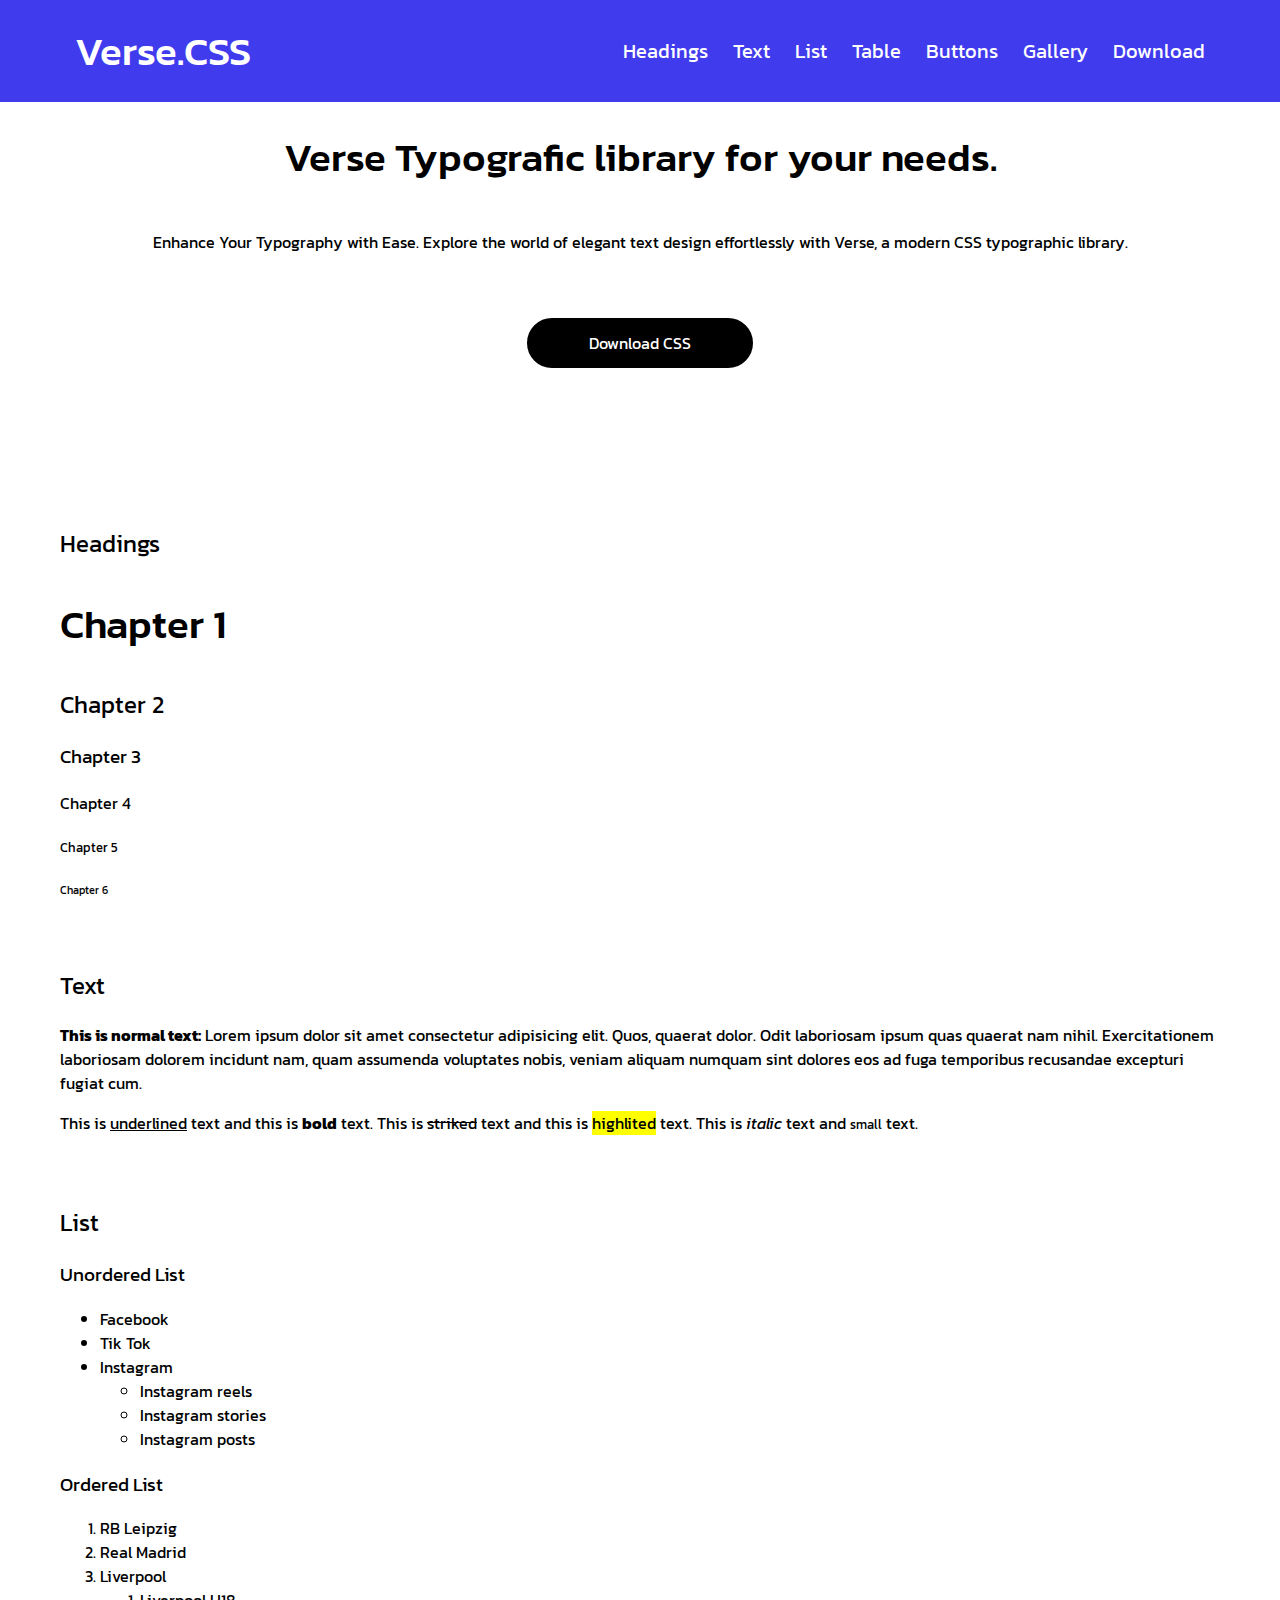
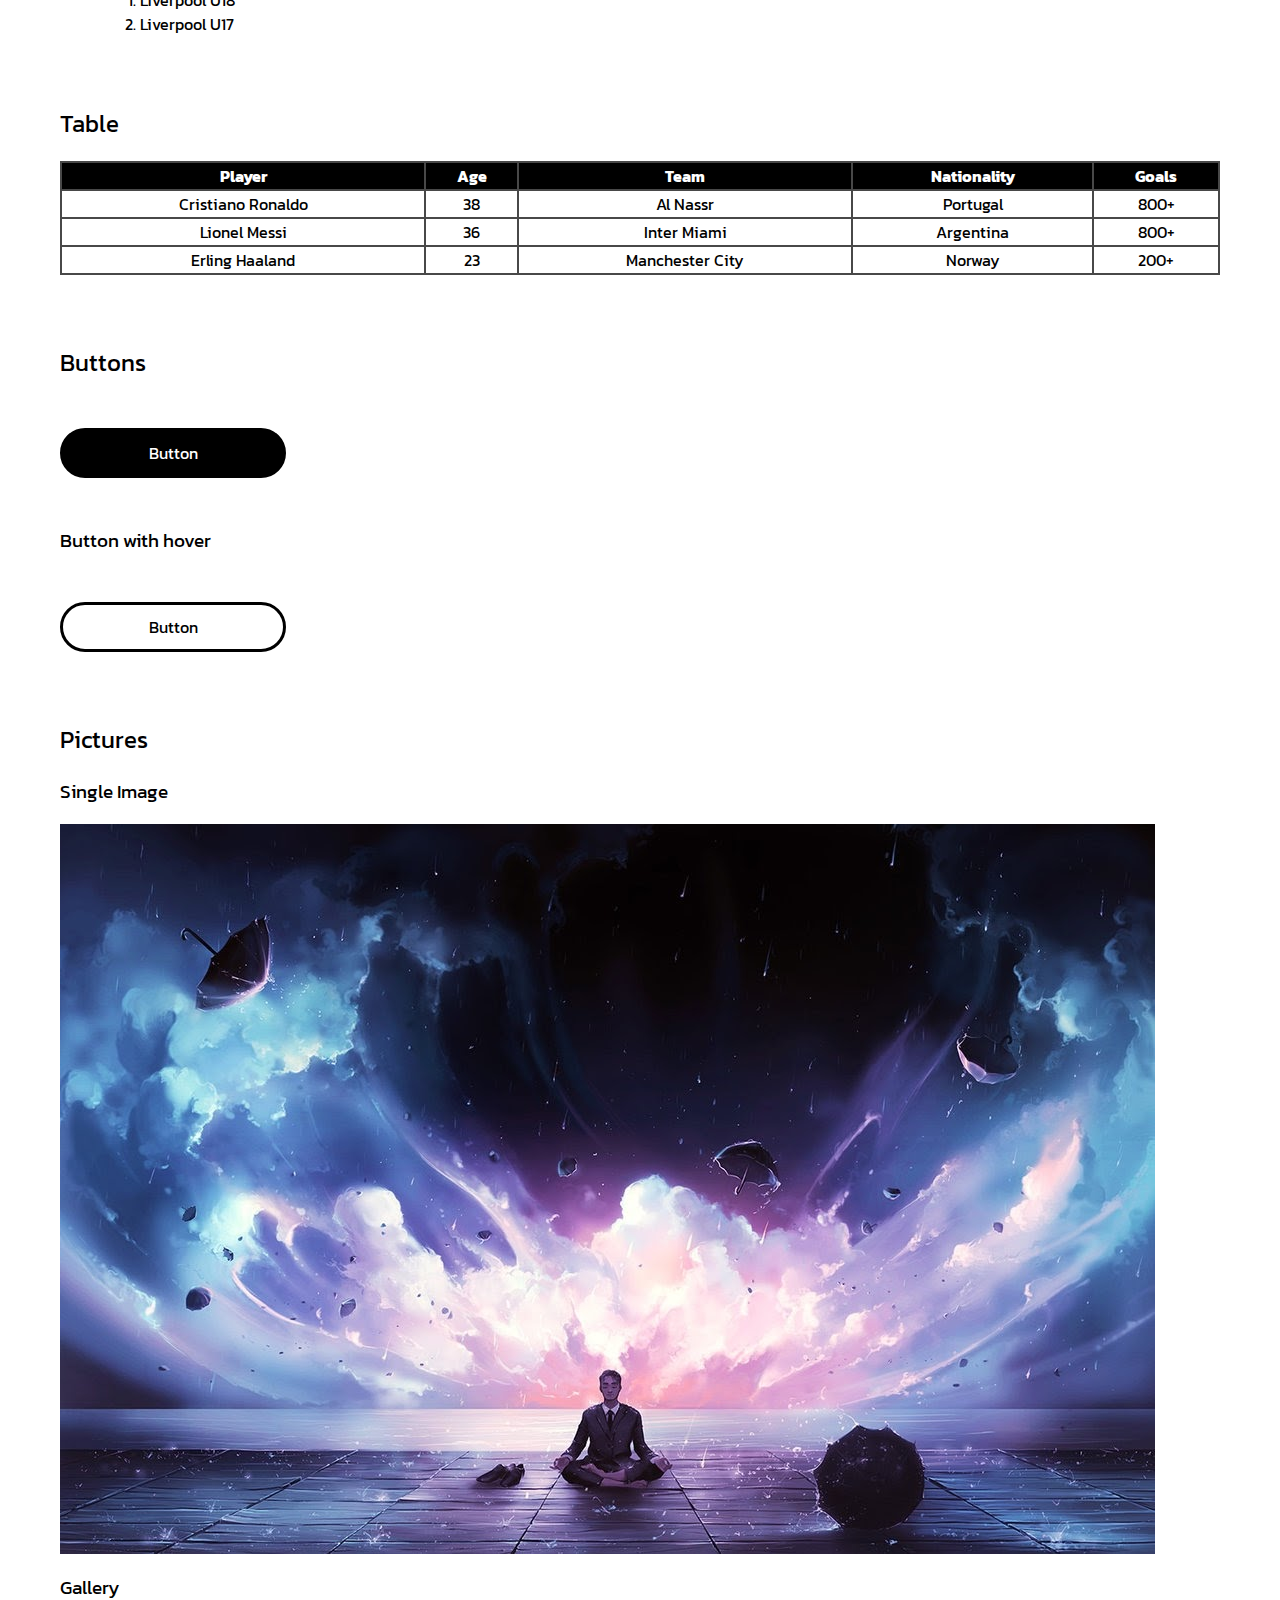
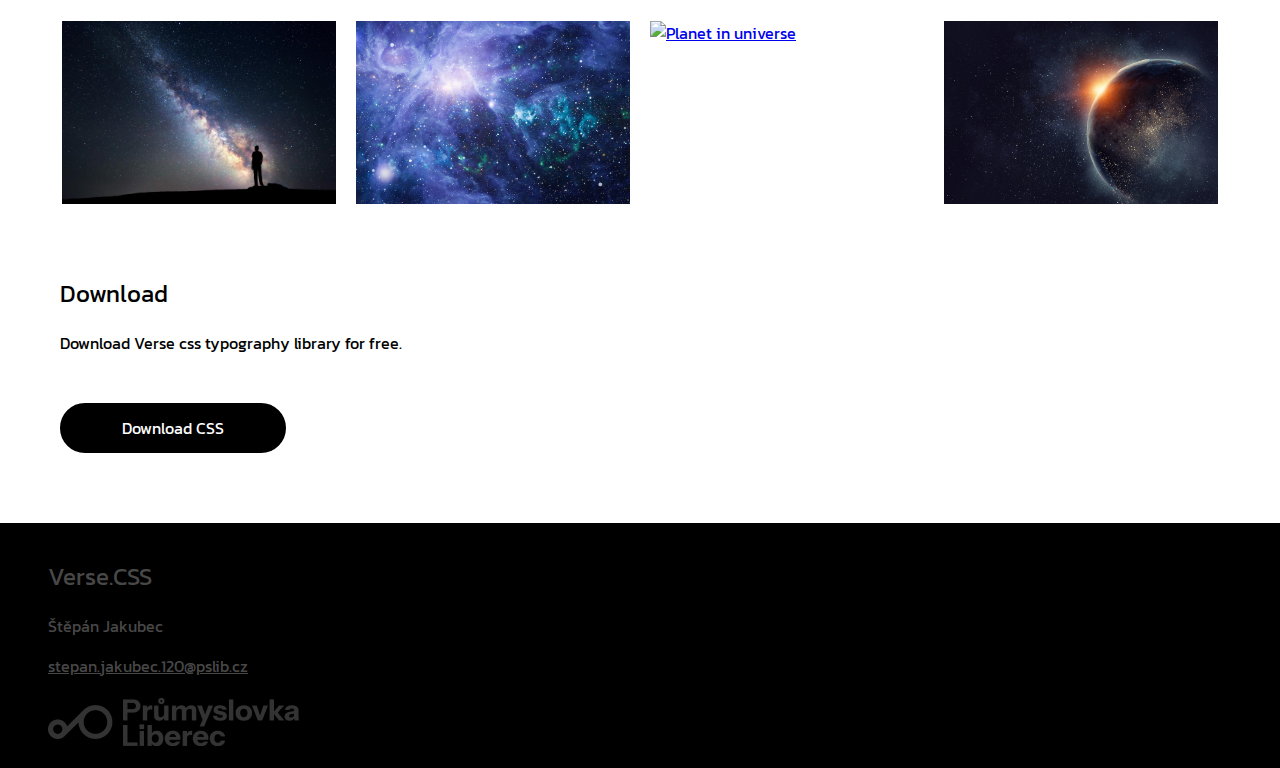
==== index.html @ 1ef19716 "16.10 oprava" ====
<!DOCTYPE html>
<html lang="en">
<head>
    <meta charset="UTF-8">
    <meta http-equiv="X-UA-Compatible" content="IE=edge">
    <meta name="viewport" content="width=device-width, initial-scale=1.0">
   <script src="./docs/JS/hamburger.js"></script>
    <title>Verse.CSS</title>
    <link rel="stylesheet" href="./docs/css/style.css">
    <link rel="stylesheet" href="/docs/css/verse.css">
    <link rel="stylesheet" href="./docs/css/hamburger.css">
    <link rel="preconnect" href="https://fonts.googleapis.com">
<link rel="preconnect" href="https://fonts.gstatic.com" crossorigin>
<link rel="preconnect" href="https://fonts.googleapis.com">
<link rel="preconnect" href="https://fonts.gstatic.com" crossorigin>
<link href="https://fonts.googleapis.com/css2?family=Blinker:wght@100;300;400;700&family=Bodoni+Moda:ital,opsz,wght@0,6..96,400;0,6..96,500;0,6..96,600;0,6..96,700;0,6..96,800;1,6..96,400;1,6..96,500;1,6..96,600;1,6..96,700;1,6..96,800&family=Kanit:ital,wght@0,100;0,300;0,400;0,500;0,600;0,700;0,900;1,100;1,300;1,400;1,500;1,600;1,700;1,900&display=swap" rel="stylesheet">
</head>
<body>
  <header class="main-header">
    <nav class="navbar">
        <div class="navbar__title">
            <a href="#">Verse.CSS</a>
        </div>
        <div class="navbar__menu">
          <ul>
            <li><a href="#headings">Headings</a></li>
            <li><a href="#text">Text</a></li>
            <li><a href="#list">List</a></li>
            <li><a href="#table">Table</a></li>
            <li><a href="#buttons">Buttons</a></li>
            <li><a href="#gallery">Gallery</a></li>
            <li><a href="#download">Download</a></li>
          </ul>
        </div>
        <div class="hamburger-row">
          <a href="javascript:void(0)" class="hamburger hamburger-btn hamburger-zone">
              <span></span>
              <span></span>
              <span></span>
          </a>
      </div>
        <ul class="navbar__list hamburger-zone">
          <li class="navbar--active"><a href="#headings">Headings</a></li>
          <li><a href="#text">Text</a></li>
          <li><a href="#list">List</a></li>
          <li><a href="#table">Table</a></li>
          <li><a href="#buttons">Buttons</a></li>
          <li><a href="#gallery">Gallery</a></li>
          <li><a href="#download">Download</a></li>
          
      </ul>
    </nav>
  </header>
  <main>
      <section class="first">
          <h1>Verse Typografic library for your needs.</h1>
          <div class="intro">
          <p>
            Enhance Your Typography with Ease. Explore the world of elegant text design effortlessly with Verse, a modern CSS typographic library. 
          </p>
          <a class="button" href="">Download CSS</a>
          </div>
      </section>
      <section id="headings">
          <h2>Headings</h2>
          <h2 class="fake-h1">Chapter 1</h2>
          <h2>Chapter 2</h2>
          <h3>Chapter 3</h3>
          <h4>Chapter 4</h4>
          <h5>Chapter 5</h5>
          <h6>Chapter 6</h6>
      </section>
      <section id="text">
          <h2>Text</h2>
          <p> <b>This is normal text:</b> Lorem ipsum dolor sit amet consectetur adipisicing elit. Quos, quaerat dolor. Odit laboriosam ipsum quas quaerat nam nihil. Exercitationem laboriosam dolorem incidunt nam, quam assumenda voluptates nobis, veniam aliquam numquam sint dolores eos ad fuga temporibus recusandae excepturi fugiat cum.</p>
          <p>This is <u>underlined</u> text and this is <b>bold</b> text. This is <s>striked</s> text and this
            is <mark>highlited</mark> text. This is <i>italic</i> text and <small>small</small> text.

      </section>
      <section id="list">
          <h2>
              List
          </h2>
          <h3>Unordered List</h3>
          <ul>
              <li>Facebook</li>
              <li>Tik Tok</li>
              <li>Instagram</li>
              <ul>
                  <li>Instagram reels</li>
                  <li>Instagram stories</li>
                  <li>Instagram posts</li>
              </ul>
          </ul>
          <h3>Ordered List</h3>
          <ol>
              <li>RB Leipzig</li>
              <li>Real Madrid</li>
              <li>Liverpool</li>
              <ol>
                  <li>Liverpool U18</li>
                  <li>Liverpool U17</li>
              </ol>
          </ol>
      </section>
      <section id="table">
          <h2>Table</h2>
          <table>
              <thead>
                  <tr>
                  <th>Player</th>
                  <th>Age</th>
                  <th>Team</th>
                  <th>Nationality</th>
                  <th>Goals</th>
                </tr>
              </thead>
              <tbody>
                  <tr>
                    <td>Cristiano Ronaldo</td>
                    <td>38</td>
                    <td>Al Nassr</td>
                    <td>Portugal</td>
                    <td>800+</td>
                  </tr>
                  <tr>
                    <td>Lionel Messi</td>
                    <td>36</td>
                    <td>Inter Miami</td>
                    <td>Argentina</td>
                    <td>800+</td>
                  </tr>
                  <tr>
                    <td>Erling Haaland</td>
                    <td>23</td>
                    <td>Manchester City</td>
                    <td>Norway</td>
                    <td>200+</td>
                  </tr>
              </tbody>
          </table>
      </section>
      <section id="buttons">
          <h2>Buttons</h2>
          <a class="button" href="#">Button</a>
          <h3>Button with hover</h3>
          <a class="button button--hover" href="#">Button</a>
      </section>
      <section id="gallery">
        <h2>Pictures</h2>
        <h3>Single Image</h3>
        <figure class="gallery__block">
            <a href="./docs/Images/09-Eureka-Rolando-Cyril-AquaSixio-Digital-Art-in-a-Universe-between-Surreal-and-Fantasy-www-designstack-co.jpg">
                <img src="./docs/Images/09-Eureka-Rolando-Cyril-AquaSixio-Digital-Art-in-a-Universe-between-Surreal-and-Fantasy-www-designstack-co.jpg" alt="Man sitting in a universe">
                <figcaption class="gallery__caption">Single Image</figcaption>
            </a>
        </figure>
        <h3>Gallery</h3>
        <div class="gallery">
            <figure class="gallery__block">
                <a href="./docs/Images/gettyimages-513298210_credit_den-belitsky.jpg">
                    <img src="./docs/Images/gettyimages-513298210_credit_den-belitsky.jpg" alt="Man staring at the galaxy">
                    <figcaption class="gallery__caption">Second Image</figcaption>
                </a>
            </figure>
            <figure class="gallery__block">
                <a href="./docs/Images/rwow8CCG3C3GrqHGiK8qcJ.jpg">
                    <img src="./docs/Images/rwow8CCG3C3GrqHGiK8qcJ.jpg" alt="Image of a universe">
                    <figcaption class="gallery__caption">Third Image</figcaption>
                </a>
            </figure>
            <figure class="gallery__block">
                <a href="./docs/Images/ultra-detailed-nebula-abstract-wallpaper-4_1562-749.avif">
                    <img src="./docs/Images/1328085.png" alt="Planet in universe">
                    <figcaption class="gallery__caption">Fourth Image</figcaption>
                </a>
            </figure>
            <figure class="gallery__block">
              <a href="./docs/Images/universe.jpg">
                  <img src="./docs/Images/universe.jpg" alt="Planet in universe with sun in the background">
                  <figcaption class="gallery__caption">Fifth Image</figcaption>
              </a>
          </figure>
        </div>
    </section>
      <section id="download">
          <h2>Download</h2>
          <p>Download Verse css typography library for free.</p>
          <a class="button" href="">Download CSS</a>

      </section>
  </main>
  <footer class="ending">
    <div class="ending__info">
      <h2 class="ending__title">Verse.CSS</h2>
      <p class="ending__name">Štěpán Jakubec</p>
      <a href="mailto:stepan.jakubec.120@pslib.cz" class="ending__email">stepan.jakubec.120@pslib.cz</a>
      <img class="ending__logo" src="./docs/Images/Logo_prumyslovka_bile_RGB.png" alt="Logo Prumyslovky Liberec">
    </div>
  </footer>
</body>
</html>
---- docs/css/style.css ----
:root {
    --white: #fff;
    --black: rgb(0, 0, 0);
    --gray: #484848;
}

body{
    margin: 0;
}

main{
    max-width: 1300px;
    margin: 0 auto;
}


.main-header{
    padding: 20px 75px;
    background-color: rgb(65, 59, 238);
    position: fixed;
    top: 0;
    left: 0;
    right: 0;
    z-index: 2;
}

.navbar{
    display: flex;
    justify-content: space-between;
    align-items: center;
}


.navbar__title > a {
    text-decoration: none;
    font-size: 40px;
    color: white;
    font-weight: 500;
}

.intro{
    display: flex;
    flex-direction: column;
    align-items: center;
}

section{
    margin-bottom: 70px;
    padding: 0px 60px 0px;
}

.first{
    padding: 100px 60px 40px;
    display: flex;
    justify-content: center;
    flex-wrap: wrap;
}

.first > p{
    padding: 1em 0em
}

.fake-h1{
    font-size: 40px;
    font-weight: 500;
}

footer{
    background-color: black;
}

@media (max-width: 1000px){
    .navbar__menu{
        display: none;
    }

    section{
        padding: 0px 20px 0px;
    }
}

@media (min-width: 1000px){

 
.navbar__menu{
    display: flex;
    list-style: none;
}

.navbar__menu > ul {
    display: flex;
    list-style: none;
}

.navbar__menu  li  a{
    color: white;
    margin-left: 25px;
    font-weight: 400;
    font-size: 20px;
    text-decoration: none;

}

.navbar__menu  li  a:hover{
    color: white;
    margin-left: 25px;
    font-weight: 400;
    font-size: 20px;
    text-decoration: underline;
}

}

.navbar__list{
    transform: translateX(1000px);
    transition: 0.35s;
    position: absolute;
    background-color: var(--gray);
    list-style-type: none;
    left: 0;
    right: 0;
    top: 5em;
    padding: 0;
    text-align: center;
}

.navbar__list.active{
   transform: translateX(0);
   transition: 00.35s;
}

.navbar__list li {
    padding-bottom: 8px;
    border-bottom: rgb(0, 0, 0) 5px solid;
    padding: 15px;

}

.navbar__list li a {
    color: white;
    text-decoration: none;
}

footer{
    padding: 1em 3em;
}

.ending{
    background-color: var(--black);
    color: var(--gray);
}

.ending__email{
    color: #484848;
    display: block;
    margin-bottom: 20px;
}

.ending__logo{
    opacity: 20%;
}
---- docs/css/verse.css ----
@import url('https://fonts.googleapis.com/css2?family=Blinker:wght@100;300;400;700&family=Bodoni+Moda:ital,opsz,wght@0,6..96,400;0,6..96,500;0,6..96,600;0,6..96,700;0,6..96,800;1,6..96,400;1,6..96,500;1,6..96,600;1,6..96,700;1,6..96,800&family=Kanit:ital,wght@0,100;0,300;0,400;0,500;0,600;0,700;0,900;1,100;1,300;1,400;1,500;1,600;1,700;1,900&display=swap');

:root {
    --white: #fff;
    --black: #000;
    --gray: #484848;
}

html {
    scroll-behavior: smooth;
    font-family: 'Kanit', sans-serif;
font-family: 'Kanit', serif;
  }


h1{
    font-size: 40px;
    font-weight: 500;
}

h2{
    font-size: 24px;
    font-weight: 400;
}

h3, h4, h5, h6{
    font-weight: 400;
}

.button{
    padding: 10px 50px;
    background-color: black;
    color: var(--white);
    text-decoration: none;
    border-radius: 40px;
    border: solid 3px black;
    width: 120px;
    text-align: center;
    margin: 3em 0;
    display: block;
}

.button--hover{
    
    background-color: white;
    color: black;
}

.button:hover{
    padding: 10px 50px;
    background-color: white;
    color: black;
    border-radius: 40px;
    border: solid 3px black;
    transition: 0.2s 0s;
}

table{
    border-collapse: collapse;
    display: table;
    width: 100%;
}

thead{
    background-color: black;
    color: white;
}

th, td{
    
    border: solid 2px #484848;
    border-collapse: collapse;
    text-align: center;
}

/*Images*/

.gallery {
    display: grid;
    grid-template-columns: repeat(auto-fit, minmax(250px, 1fr));
    padding: 2px;
    transition: 0.3s;
    flex-wrap: wrap;
    gap: 20px;
}

.gallery__block {
    overflow: hidden;
    width: fit-content;
    margin: 0;

}

.gallery__block:hover .gallery__caption {
    opacity: 1;
    background-color: rgba(0, 0, 0, 0.5);
    transition: 0.3s;
}

.gallery__block a {
    display: block;
    transition: 0.3s;
    position: relative;
    height: 100%;
}

.gallery__block img {
    transition: 0.3s;
    display: block;
    flex: 1;
    height: 100%;
    width: 100%;
    object-fit: cover;
    object-position: center;
}

.gallery__block a:hover img {
    transform: scale(1.07);
    transition: 0.3s;
}

figure .gallery__caption {
    position: absolute;
    bottom: 0px;
    left: 0;
    width: 100%;
    font-size: 13px;
    color: #fff;
    opacity: 0;
    transition: 0.3s;
    height: 100%;
    display: flex;
    justify-content: center;
    align-items: center;
}

@media (min-width: 768px) {
    .gallery__block a {
        height: 100%;
    }

    .gallery__block {
        flex: 1;
    }

}
---- docs/css/hamburger.css ----
.hamburger {
    --rotate-time: .15s;
    --move-time: .1s;
}

.hamburger {
    width: 60px;
    height: 45px;
    position: absolute;
    top: 30%;
}
  
.hamburger span {
    position: absolute;
    height: 9px;
    width: 100%;
    background: #ffffff;
    border-radius: 4.5px;
    left: 0;
}

.hamburger span:nth-child(1) { top: 0px; 
    transition: 0.2s;}
  
.hamburger span:nth-child(2) { top: 18px;
    transition: 0.5s;}
  
.hamburger span:nth-child(3) { bottom: 0px; 
    transition: 0.2s;}

@media screen and (max-width: 1000px) { 
   

    .hamburger.active span:nth-child(1){
        transform: rotateZ(45deg);
        transition: 0.2s;
        top: 18px;
    }

    .hamburger.active span:nth-child(2){
        transform: translate(100px);
        transition: 0.5s 0.2s;
        opacity: 0;
        overflow: hidden;
    }

    .hamburger.active span:nth-child(3){
        transform: rotateZ(-45deg);
        transition: 0.2s;
        top: 18px;
    }

}

@media screen and (min-width: 1000px){
    .hamburger-row{
        display: none;
    }

    .navbar__list{
        display: none;
    }
}
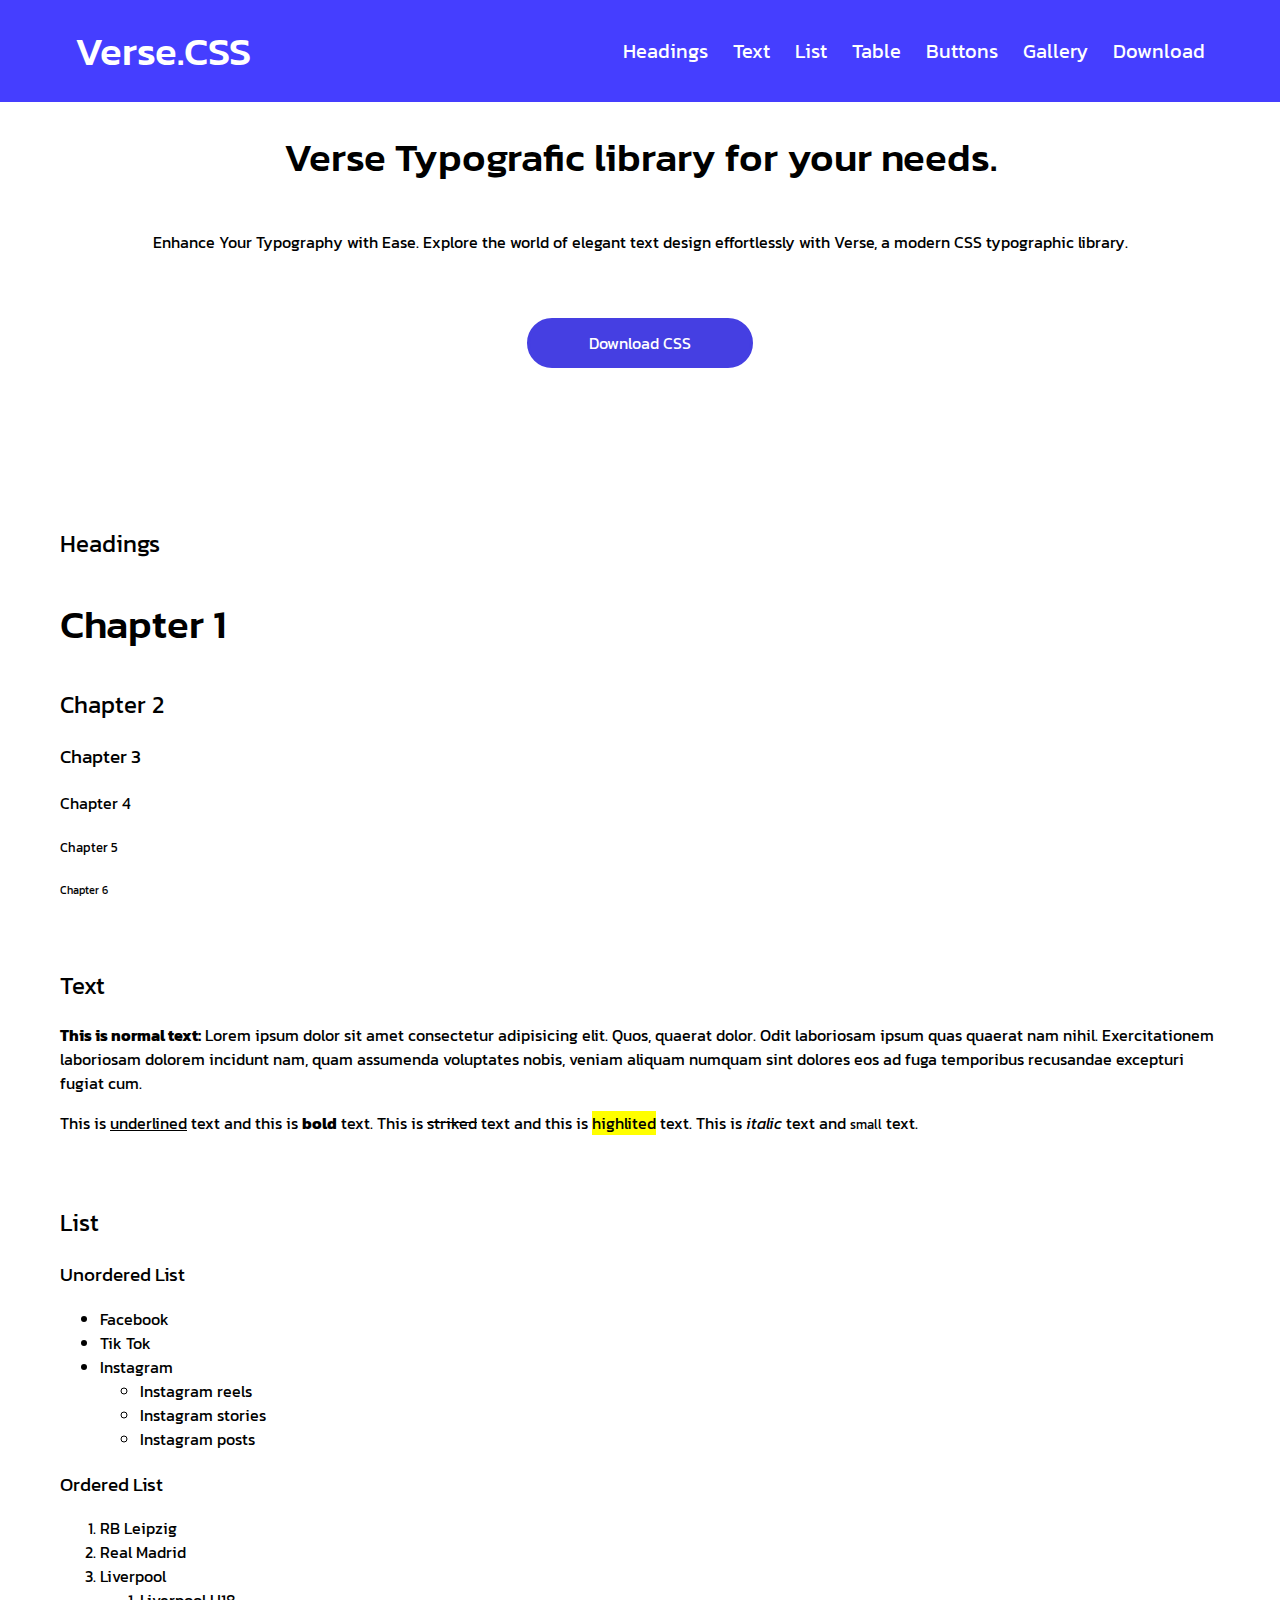
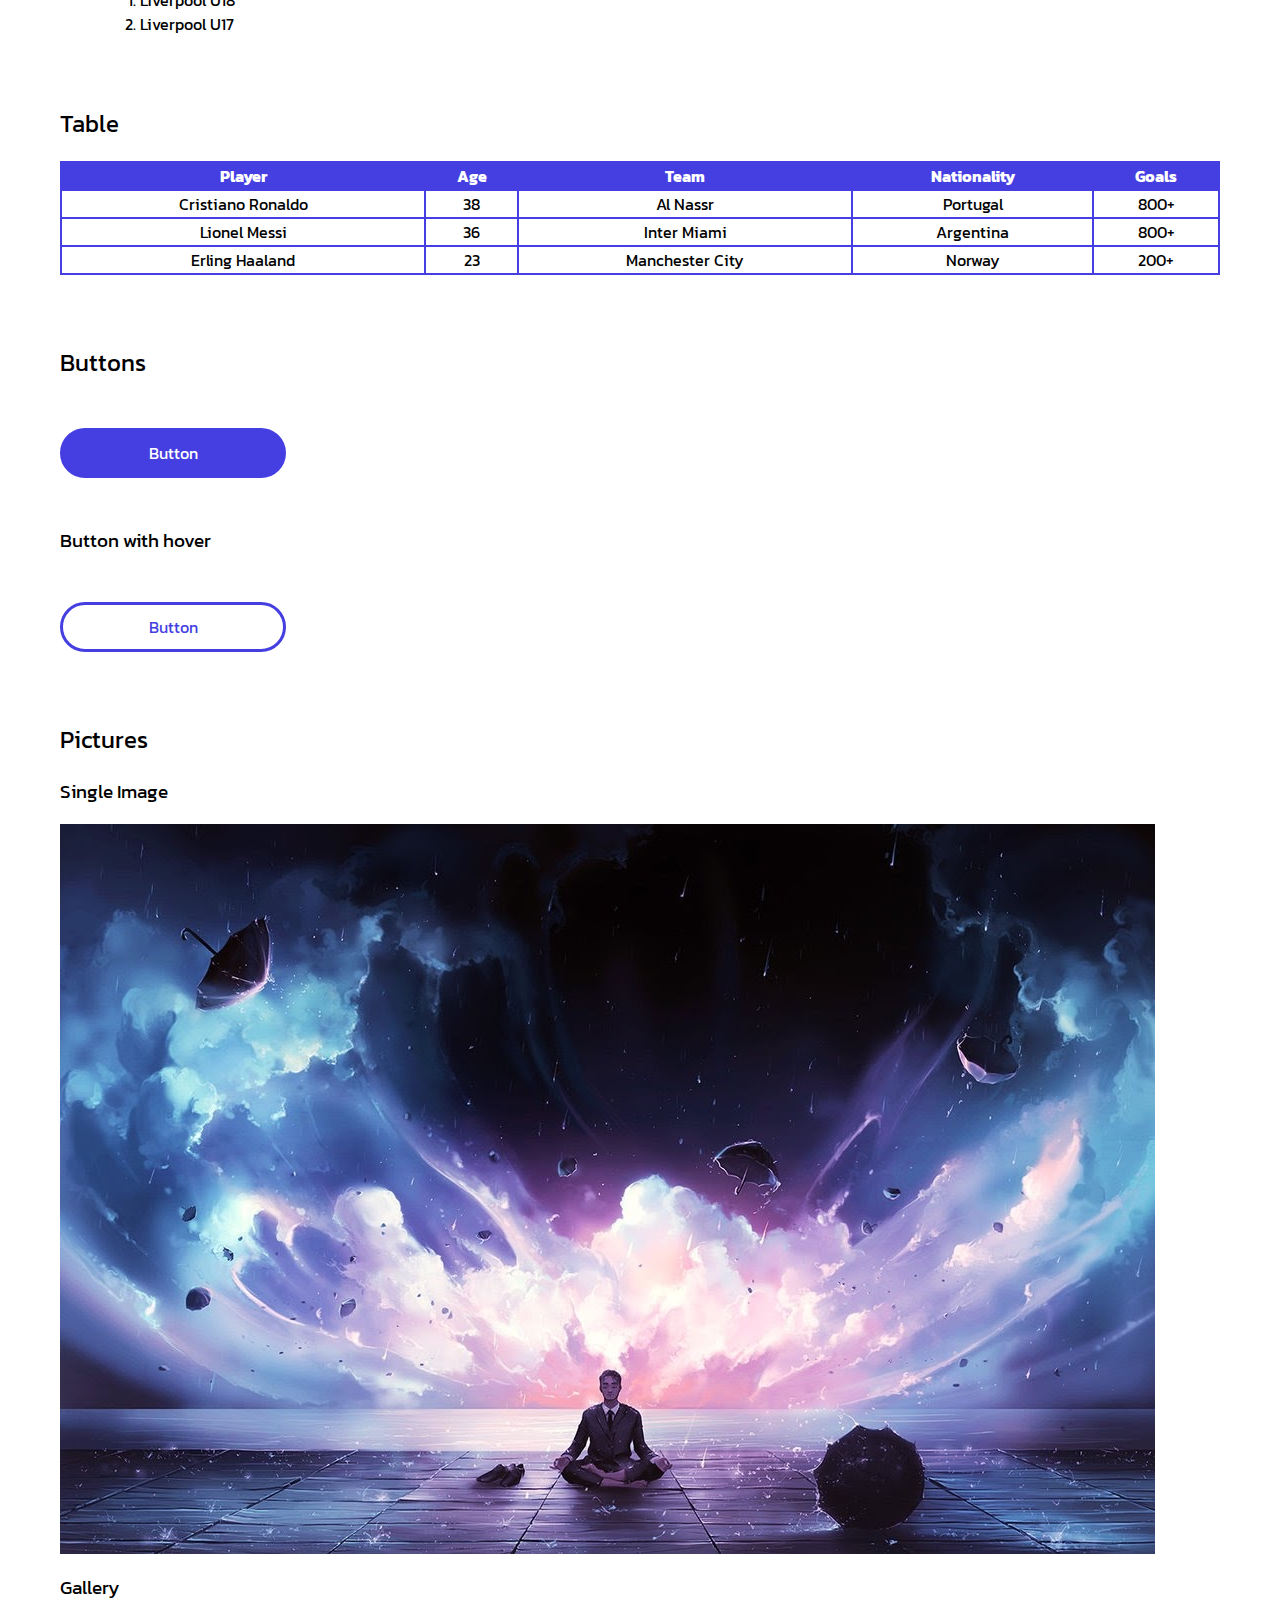
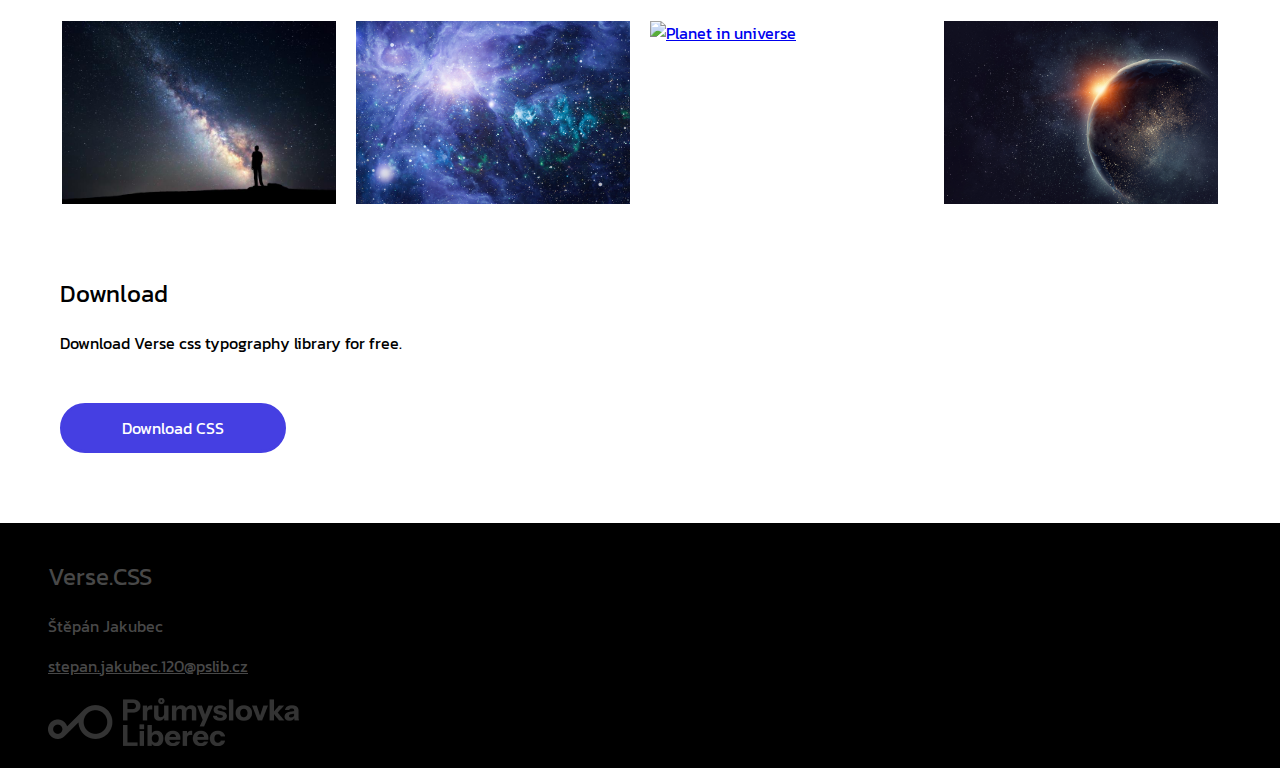
==== commit b4ba5aa5: "Demo upload" ====
--- a/index.html
+++ b/index.html
@@ -7,7 +7,7 @@
    <script src="./docs/JS/hamburger.js"></script>
     <title>Verse.CSS</title>
     <link rel="stylesheet" href="./docs/css/style.css">
-    <link rel="stylesheet" href="/docs/css/verse.css">
+    <link rel="stylesheet" href="./docs/css/verse.css">
     <link rel="stylesheet" href="./docs/css/hamburger.css">
     <link rel="preconnect" href="https://fonts.googleapis.com">
 <link rel="preconnect" href="https://fonts.gstatic.com" crossorigin>
--- a/docs/css/style.css
+++ b/docs/css/style.css
@@ -2,7 +2,7 @@
 
 :root {
     --white: #fff;
-    --black: rgb(0, 0, 0);
+    --blue: rgb(69, 62, 255);
     --gray: #484848;
 }
 
@@ -18,7 +18,7 @@
 
 .main-header{
     padding: 20px 75px;
-    background-color: rgb(65, 59, 238);
+    background-color: rgb(69, 62, 255);
     position: fixed;
     top: 0;
     left: 0;
@@ -117,7 +117,7 @@
     transform: translateX(1000px);
     transition: 0.35s;
     position: absolute;
-    background-color: var(--gray);
+    background-color: var(--white);
     list-style-type: none;
     left: 0;
     right: 0;
@@ -133,13 +133,13 @@
 
 .navbar__list li {
     padding-bottom: 8px;
-    border-bottom: rgb(0, 0, 0) 5px solid;
+    border-bottom: var(--blue) 5px solid;
     padding: 15px;
 
 }
 
 .navbar__list li a {
-    color: white;
+    color: var(--blue);
     text-decoration: none;
 }
 
@@ -148,12 +148,12 @@
 }
 
 .ending{
-    background-color: var(--black);
+    background-color: black;
     color: var(--gray);
 }
 
 .ending__email{
-    color: #484848;
+    color: var(--gray);
     display: block;
     margin-bottom: 20px;
 }
--- a/docs/css/verse.css
+++ b/docs/css/verse.css
@@ -2,7 +2,7 @@
 
 :root {
     --white: #fff;
-    --black: #000;
+    --blue: rgb(69, 63, 226);
     --gray: #484848;
 }
 
@@ -29,11 +29,11 @@
 
 .button{
     padding: 10px 50px;
-    background-color: black;
+    background-color: var(--blue);
     color: var(--white);
     text-decoration: none;
     border-radius: 40px;
-    border: solid 3px black;
+    border: solid 3px var(--blue);
     width: 120px;
     text-align: center;
     margin: 3em 0;
@@ -42,16 +42,16 @@
 
 .button--hover{
     
-    background-color: white;
-    color: black;
+    background-color: var(--white);
+    color: var(--blue);
 }
 
 .button:hover{
     padding: 10px 50px;
-    background-color: white;
-    color: black;
+    background-color: var(--white);
+    color: var(--blue);
     border-radius: 40px;
-    border: solid 3px black;
+    border: solid 3px var(--blue);
     transition: 0.2s 0s;
 }
 
@@ -62,13 +62,13 @@
 }
 
 thead{
-    background-color: black;
+    background-color: var(--blue);
     color: white;
 }
 
 th, td{
     
-    border: solid 2px #484848;
+    border: solid 2px var(--blue);
     border-collapse: collapse;
     text-align: center;
 }
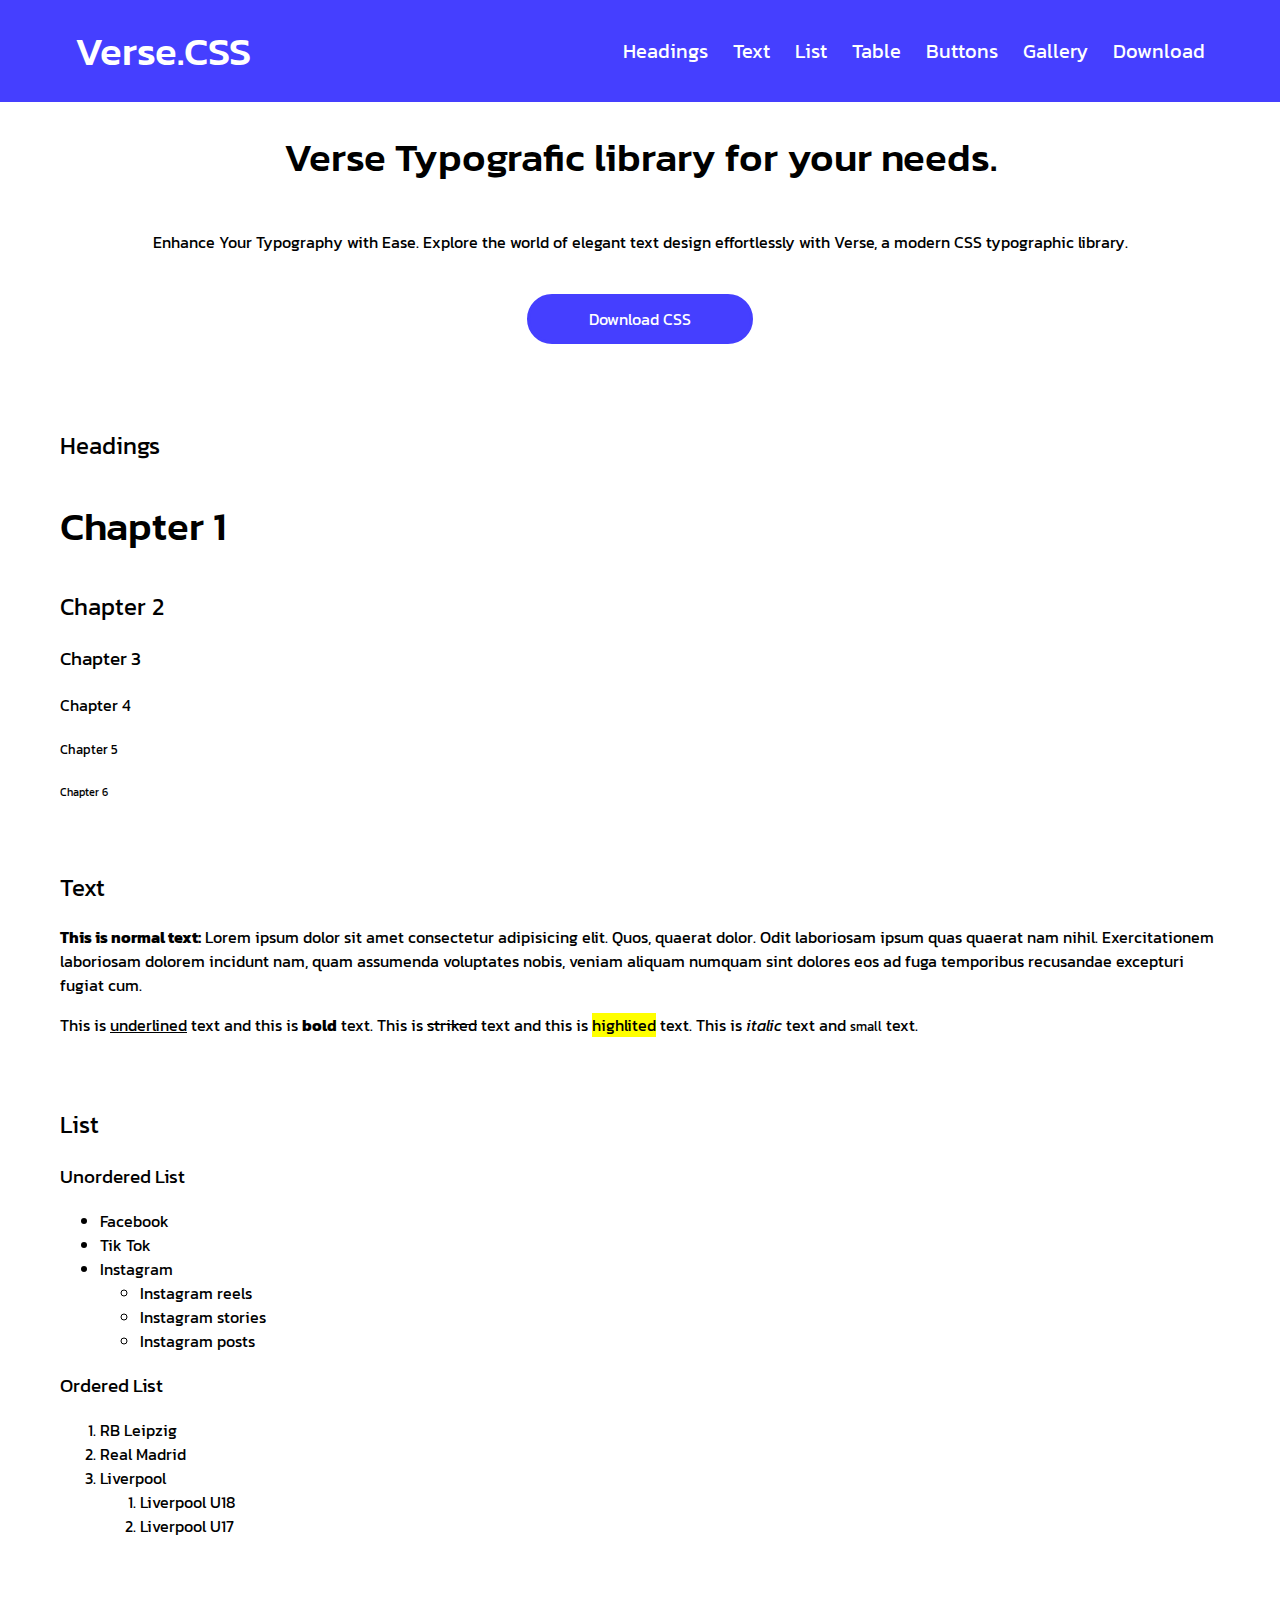
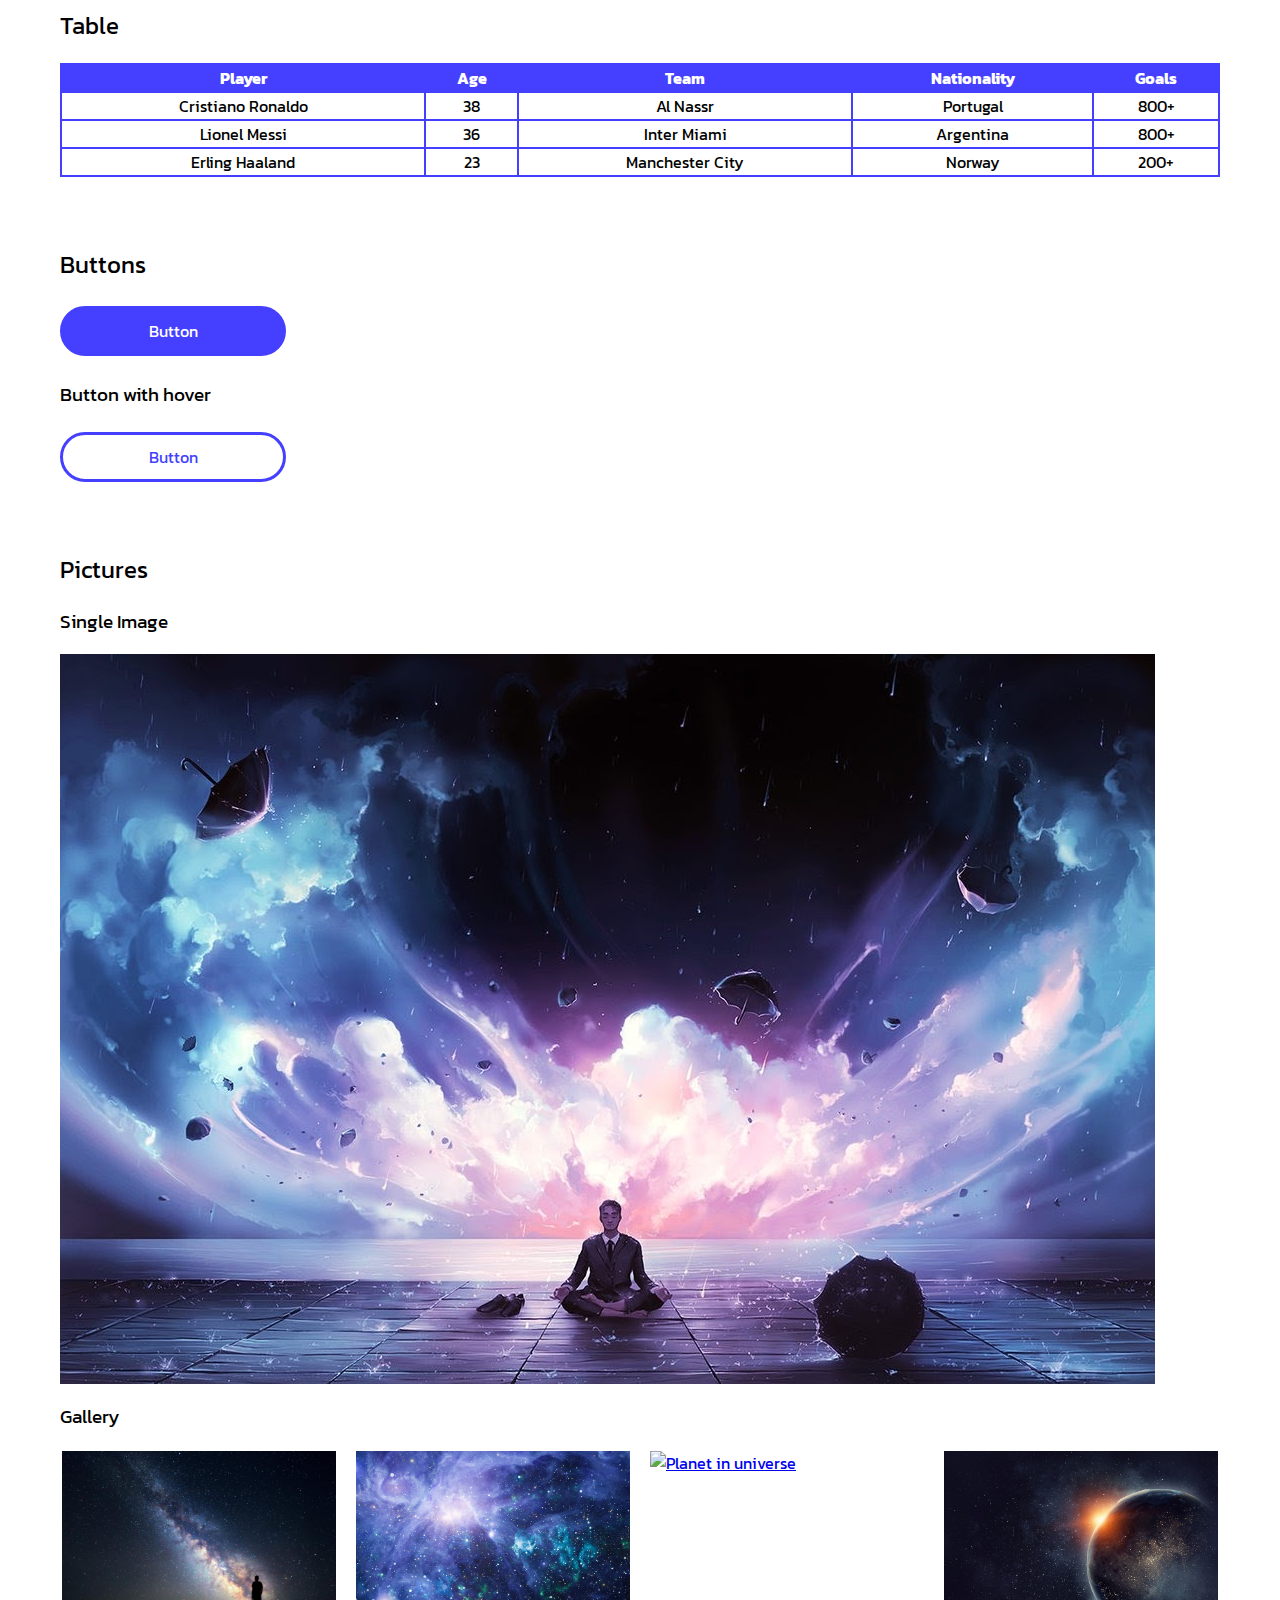
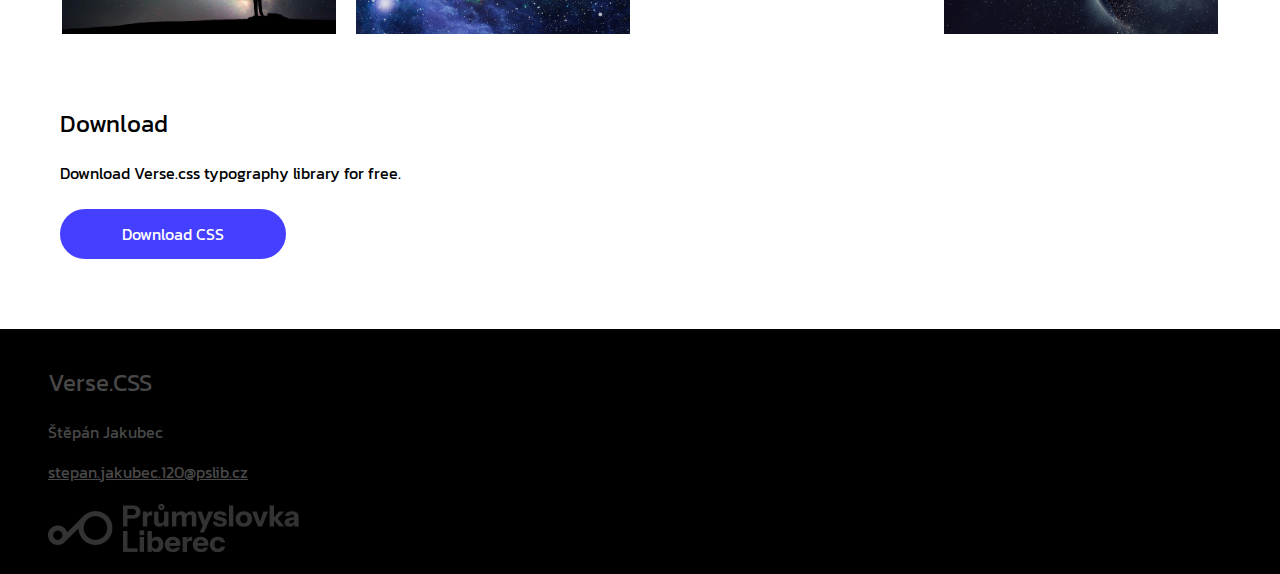
==== commit 1c17177f: "16.10 push" ====
--- a/index.html
+++ b/index.html
@@ -29,7 +29,7 @@
             <li><a href="#table">Table</a></li>
             <li><a href="#buttons">Buttons</a></li>
             <li><a href="#gallery">Gallery</a></li>
-            <li><a href="#download">Download</a></li>
+            <li><a href="https://raw.githubusercontent.com/pslib-cz/2023-l4-web-typographic-library-StepanJakubec/master/docs/css/verse.css">Download</a></li>
           </ul>
         </div>
         <div class="hamburger-row">
@@ -58,7 +58,7 @@
           <p>
             Enhance Your Typography with Ease. Explore the world of elegant text design effortlessly with Verse, a modern CSS typographic library. 
           </p>
-          <a class="button" href="">Download CSS</a>
+          <a class="button" href="https://raw.githubusercontent.com/pslib-cz/2023-l4-web-typographic-library-StepanJakubec/master/docs/css/verse.css">Download CSS</a>
           </div>
       </section>
       <section id="headings">
@@ -185,8 +185,8 @@
     </section>
       <section id="download">
           <h2>Download</h2>
-          <p>Download Verse css typography library for free.</p>
-          <a class="button" href="">Download CSS</a>
+          <p>Download Verse.css typography library for free.</p>
+          <a class="button" href="https://raw.githubusercontent.com/pslib-cz/2023-l4-web-typographic-library-StepanJakubec/master/docs/css/verse.css">Download CSS</a>
 
       </section>
   </main>
--- a/docs/css/style.css
+++ b/docs/css/style.css
@@ -2,7 +2,7 @@
 
 :root {
     --white: #fff;
-    --blue: rgb(69, 62, 255);
+    --blue: rgb(69, 63, 256);
     --gray: #484848;
 }
 
@@ -18,7 +18,7 @@
 
 .main-header{
     padding: 20px 75px;
-    background-color: rgb(69, 62, 255);
+    background-color: var(--blue);
     position: fixed;
     top: 0;
     left: 0;
@@ -56,6 +56,7 @@
     display: flex;
     justify-content: center;
     flex-wrap: wrap;
+    margin-bottom: 0;
 }
 
 .first > p{
--- a/docs/css/verse.css
+++ b/docs/css/verse.css
@@ -2,16 +2,19 @@
 
 :root {
     --white: #fff;
-    --blue: rgb(69, 63, 226);
+    --blue: rgb(69, 63, 256);
     --gray: #484848;
 }
 
 html {
     scroll-behavior: smooth;
-    font-family: 'Kanit', sans-serif;
-font-family: 'Kanit', serif;
   }
 
+body{
+    font-family: 'Kanit', sans-serif;
+}
+
+/*Headings*/
 
 h1{
     font-size: 40px;
@@ -27,6 +30,8 @@
     font-weight: 400;
 }
 
+/*Button*/
+
 .button{
     padding: 10px 50px;
     background-color: var(--blue);
@@ -36,7 +41,7 @@
     border: solid 3px var(--blue);
     width: 120px;
     text-align: center;
-    margin: 3em 0;
+    margin: 1.5em 0;
     display: block;
 }
 
@@ -54,6 +59,8 @@
     border: solid 3px var(--blue);
     transition: 0.2s 0s;
 }
+
+/*Table*/
 
 table{
     border-collapse: collapse;
@@ -115,7 +122,7 @@
 }
 
 .gallery__block a:hover img {
-    transform: scale(1.07);
+    transform: scale(1.05);
     transition: 0.3s;
 }
 
@@ -124,7 +131,7 @@
     bottom: 0px;
     left: 0;
     width: 100%;
-    font-size: 13px;
+    font-size: 30px;
     color: #fff;
     opacity: 0;
     transition: 0.3s;
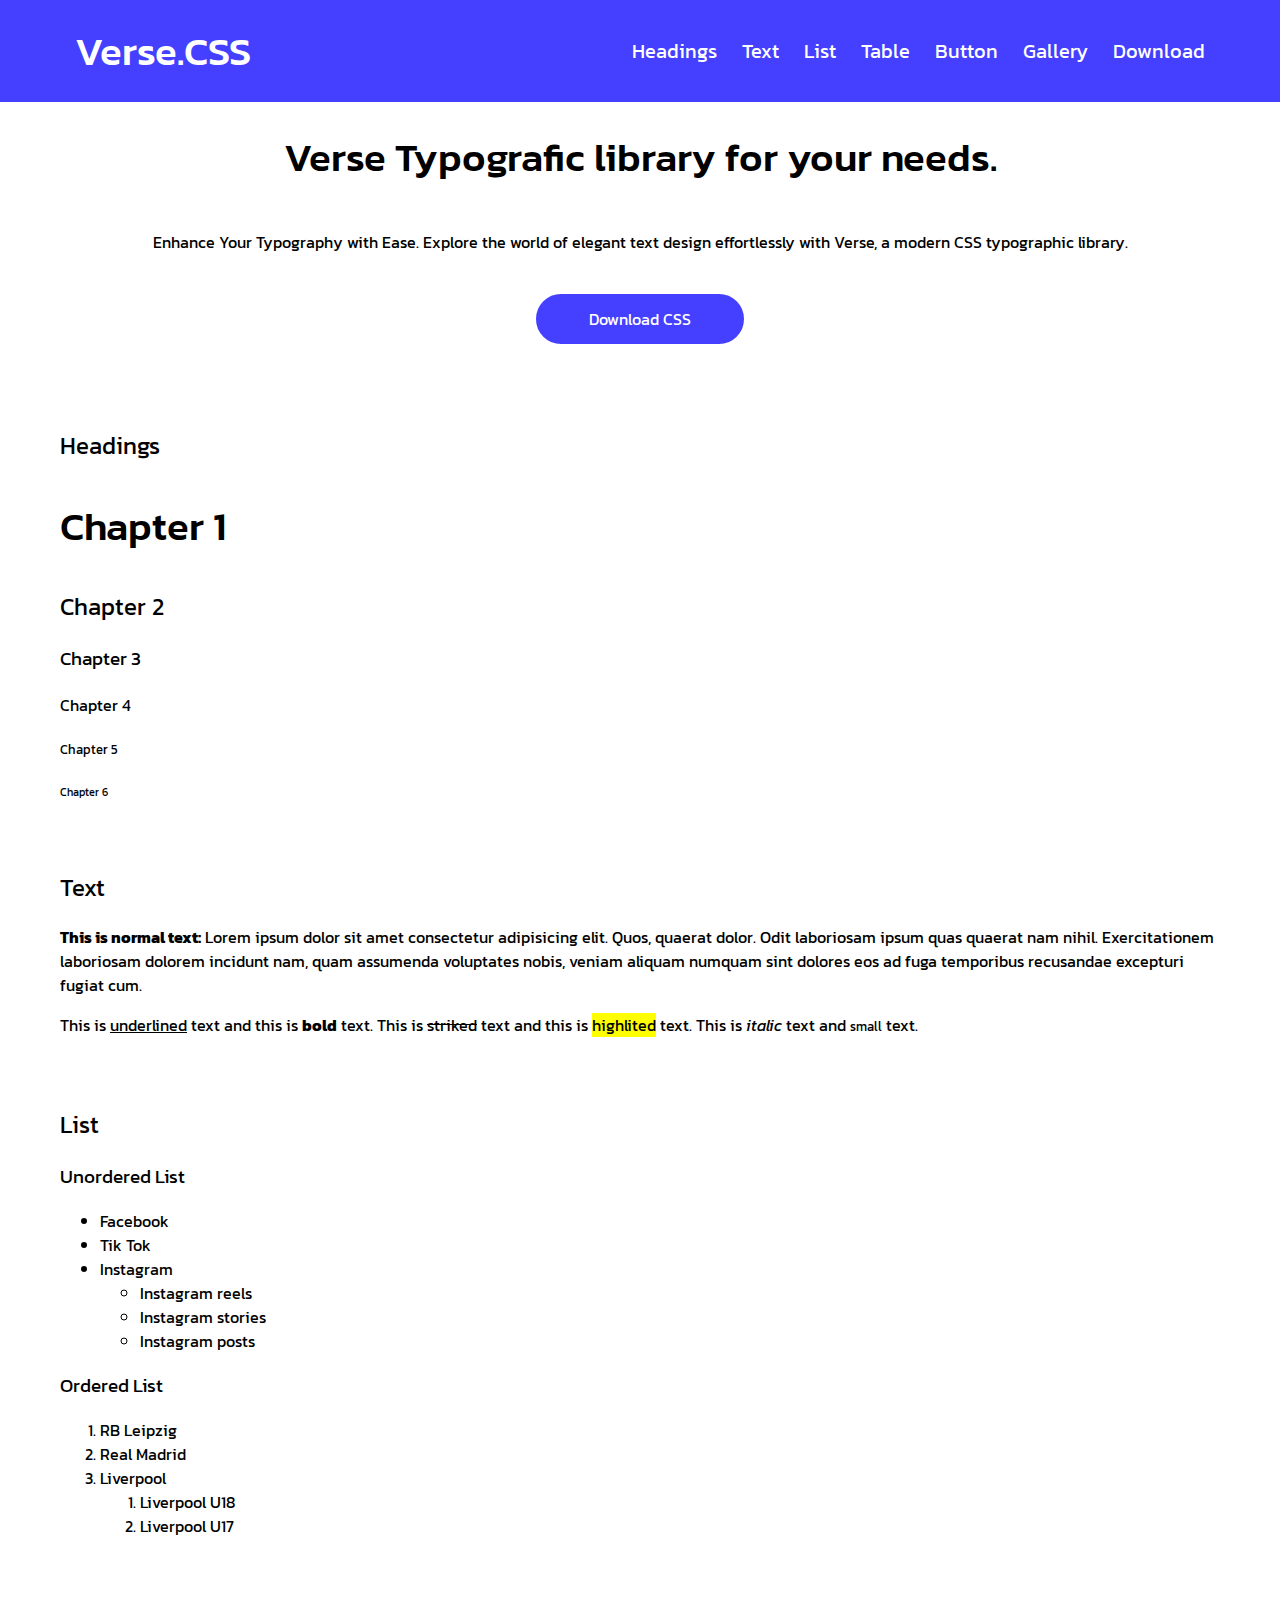
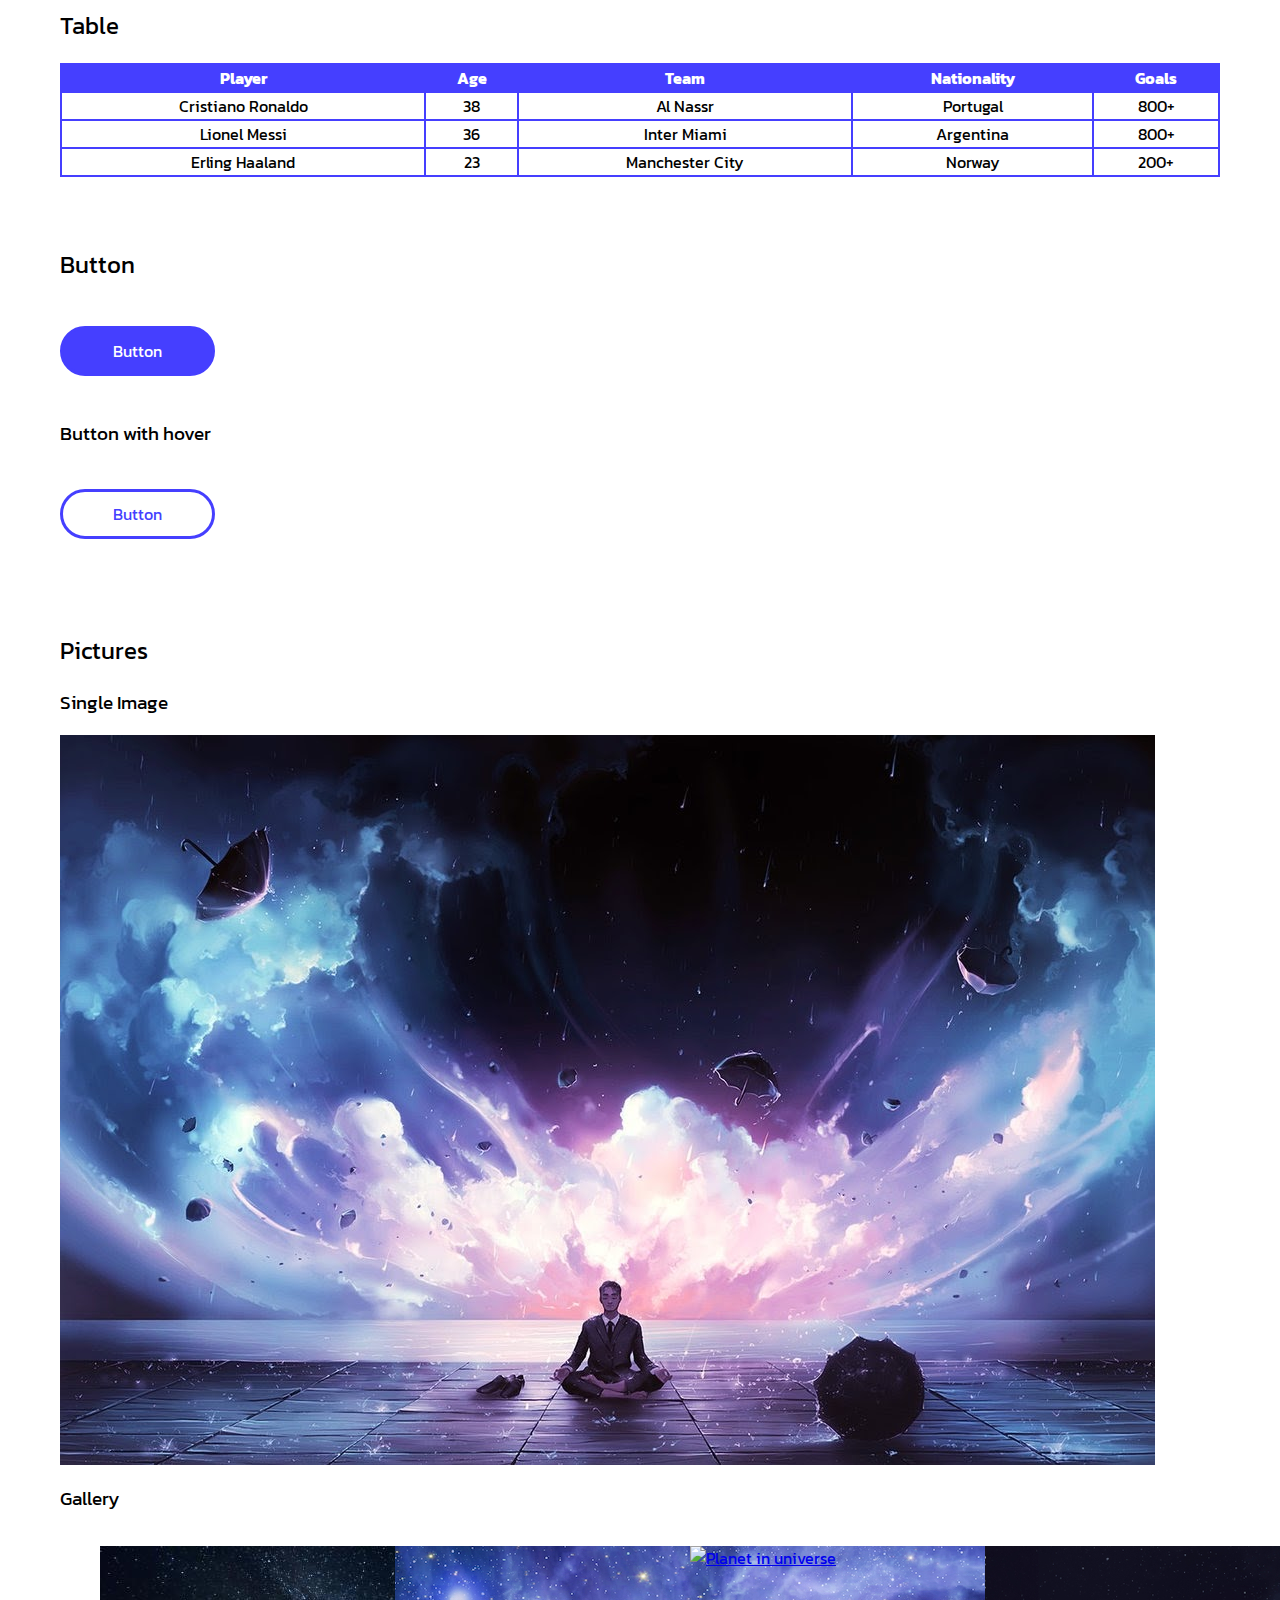
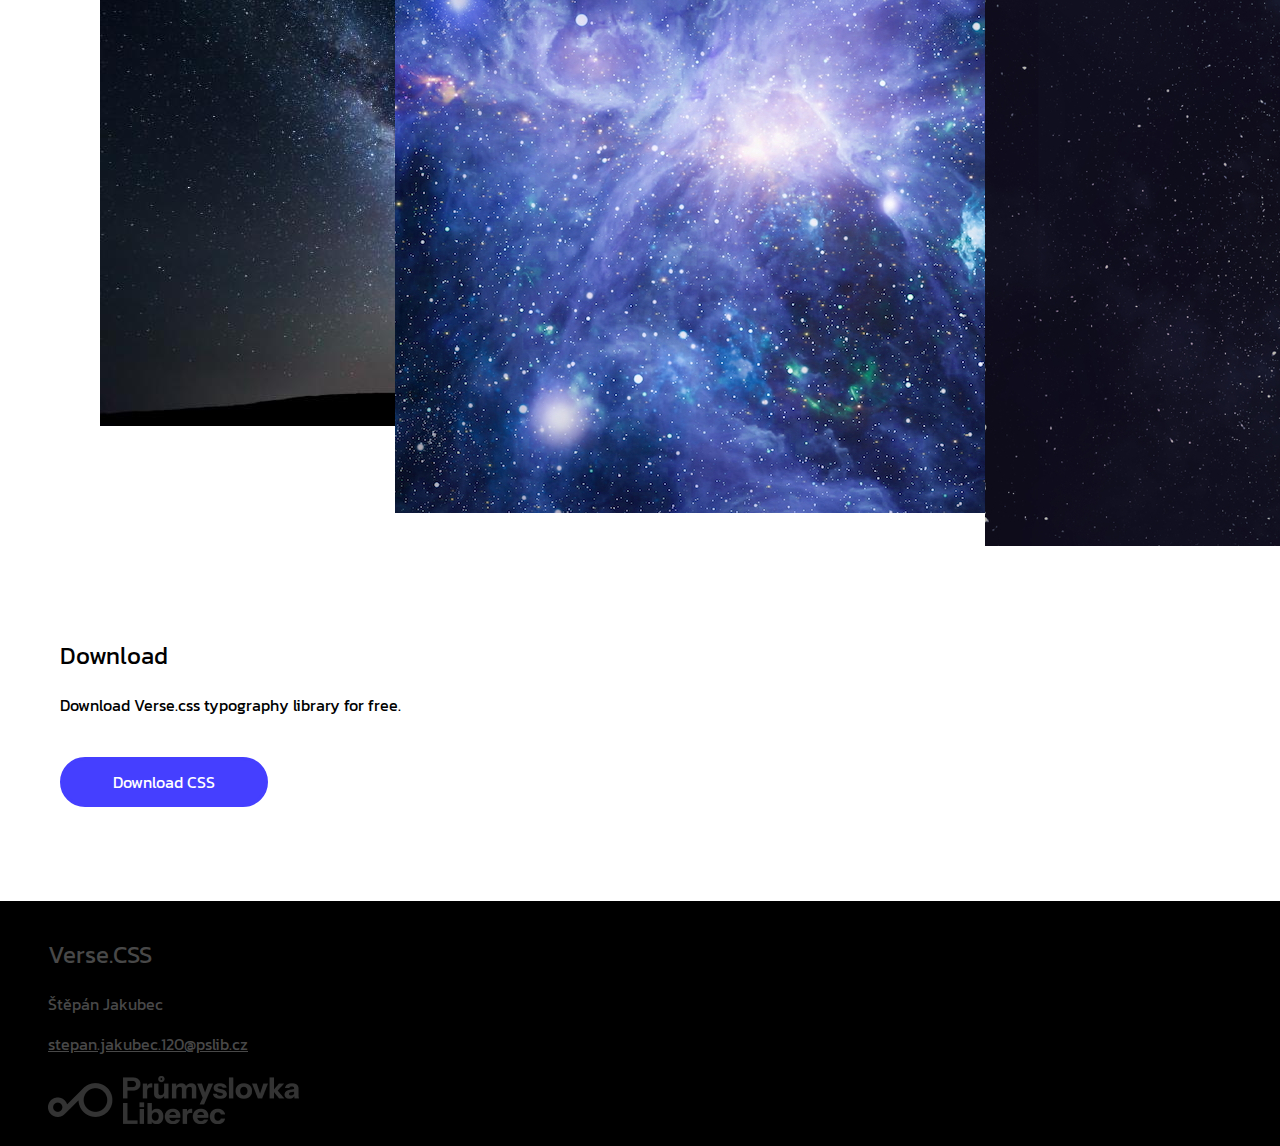
==== commit faa0668e: "Oprava validace" ====
--- a/index.html
+++ b/index.html
@@ -27,7 +27,7 @@
             <li><a href="#text">Text</a></li>
             <li><a href="#list">List</a></li>
             <li><a href="#table">Table</a></li>
-            <li><a href="#buttons">Buttons</a></li>
+            <li><a href="#buttons">Button</a></li>
             <li><a href="#gallery">Gallery</a></li>
             <li><a href="https://raw.githubusercontent.com/pslib-cz/2023-l4-web-typographic-library-StepanJakubec/master/docs/css/verse.css">Download</a></li>
           </ul>
@@ -44,7 +44,7 @@
           <li><a href="#text">Text</a></li>
           <li><a href="#list">List</a></li>
           <li><a href="#table">Table</a></li>
-          <li><a href="#buttons">Buttons</a></li>
+          <li><a href="#buttons">Button</a></li>
           <li><a href="#gallery">Gallery</a></li>
           <li><a href="#download">Download</a></li>
           
@@ -141,7 +141,7 @@
           </table>
       </section>
       <section id="buttons">
-          <h2>Buttons</h2>
+          <h2>Button</h2>
           <a class="button" href="#">Button</a>
           <h3>Button with hover</h3>
           <a class="button button--hover" href="#">Button</a>
@@ -149,12 +149,12 @@
       <section id="gallery">
         <h2>Pictures</h2>
         <h3>Single Image</h3>
-        <figure class="gallery__block">
-            <a href="./docs/Images/09-Eureka-Rolando-Cyril-AquaSixio-Digital-Art-in-a-Universe-between-Surreal-and-Fantasy-www-designstack-co.jpg">
+        <a class="gallery__item" href="./docs/Images/09-Eureka-Rolando-Cyril-AquaSixio-Digital-Art-in-a-Universe-between-Surreal-and-Fantasy-www-designstack-co.jpg">
+        <figure class="gallery__image">
                 <img src="./docs/Images/09-Eureka-Rolando-Cyril-AquaSixio-Digital-Art-in-a-Universe-between-Surreal-and-Fantasy-www-designstack-co.jpg" alt="Man sitting in a universe">
                 <figcaption class="gallery__caption">Single Image</figcaption>
-            </a>
-        </figure>
+            </figure>
+          </a>
         <h3>Gallery</h3>
         <div class="gallery">
             <figure class="gallery__block">
--- a/docs/css/style.css
+++ b/docs/css/style.css
@@ -4,6 +4,10 @@
     --white: #fff;
     --blue: rgb(69, 63, 256);
     --gray: #484848;
+}
+
+html{
+    scroll-behavior: smooth;
 }
 
 body{
--- a/docs/css/verse.css
+++ b/docs/css/verse.css
@@ -7,12 +7,8 @@
 }
 
 html {
-    scroll-behavior: smooth;
+    font-family: 'Kanit', sans-serif;
   }
-
-body{
-    font-family: 'Kanit', sans-serif;
-}
 
 /*Headings*/
 
@@ -39,10 +35,9 @@
     text-decoration: none;
     border-radius: 40px;
     border: solid 3px var(--blue);
-    width: 120px;
     text-align: center;
     margin: 1.5em 0;
-    display: block;
+    display: inline-block;
 }
 
 .button--hover{
@@ -85,13 +80,12 @@
 .gallery {
     display: grid;
     grid-template-columns: repeat(auto-fit, minmax(250px, 1fr));
-    padding: 2px;
     transition: 0.3s;
     flex-wrap: wrap;
     gap: 20px;
 }
 
-.gallery__block {
+.gallery__image {
     overflow: hidden;
     width: fit-content;
     margin: 0;
@@ -104,14 +98,14 @@
     transition: 0.3s;
 }
 
-.gallery__block a {
+.gallery__item {
     display: block;
     transition: 0.3s;
     position: relative;
     height: 100%;
 }
 
-.gallery__block img {
+.gallery__image img {
     transition: 0.3s;
     display: block;
     flex: 1;
@@ -121,7 +115,7 @@
     object-position: center;
 }
 
-.gallery__block a:hover img {
+.gallery__image a:hover img {
     transform: scale(1.05);
     transition: 0.3s;
 }
@@ -142,12 +136,8 @@
 }
 
 @media (min-width: 768px) {
-    .gallery__block a {
+    .gallery__item {
         height: 100%;
-    }
-
-    .gallery__block {
-        flex: 1;
     }
 
 }
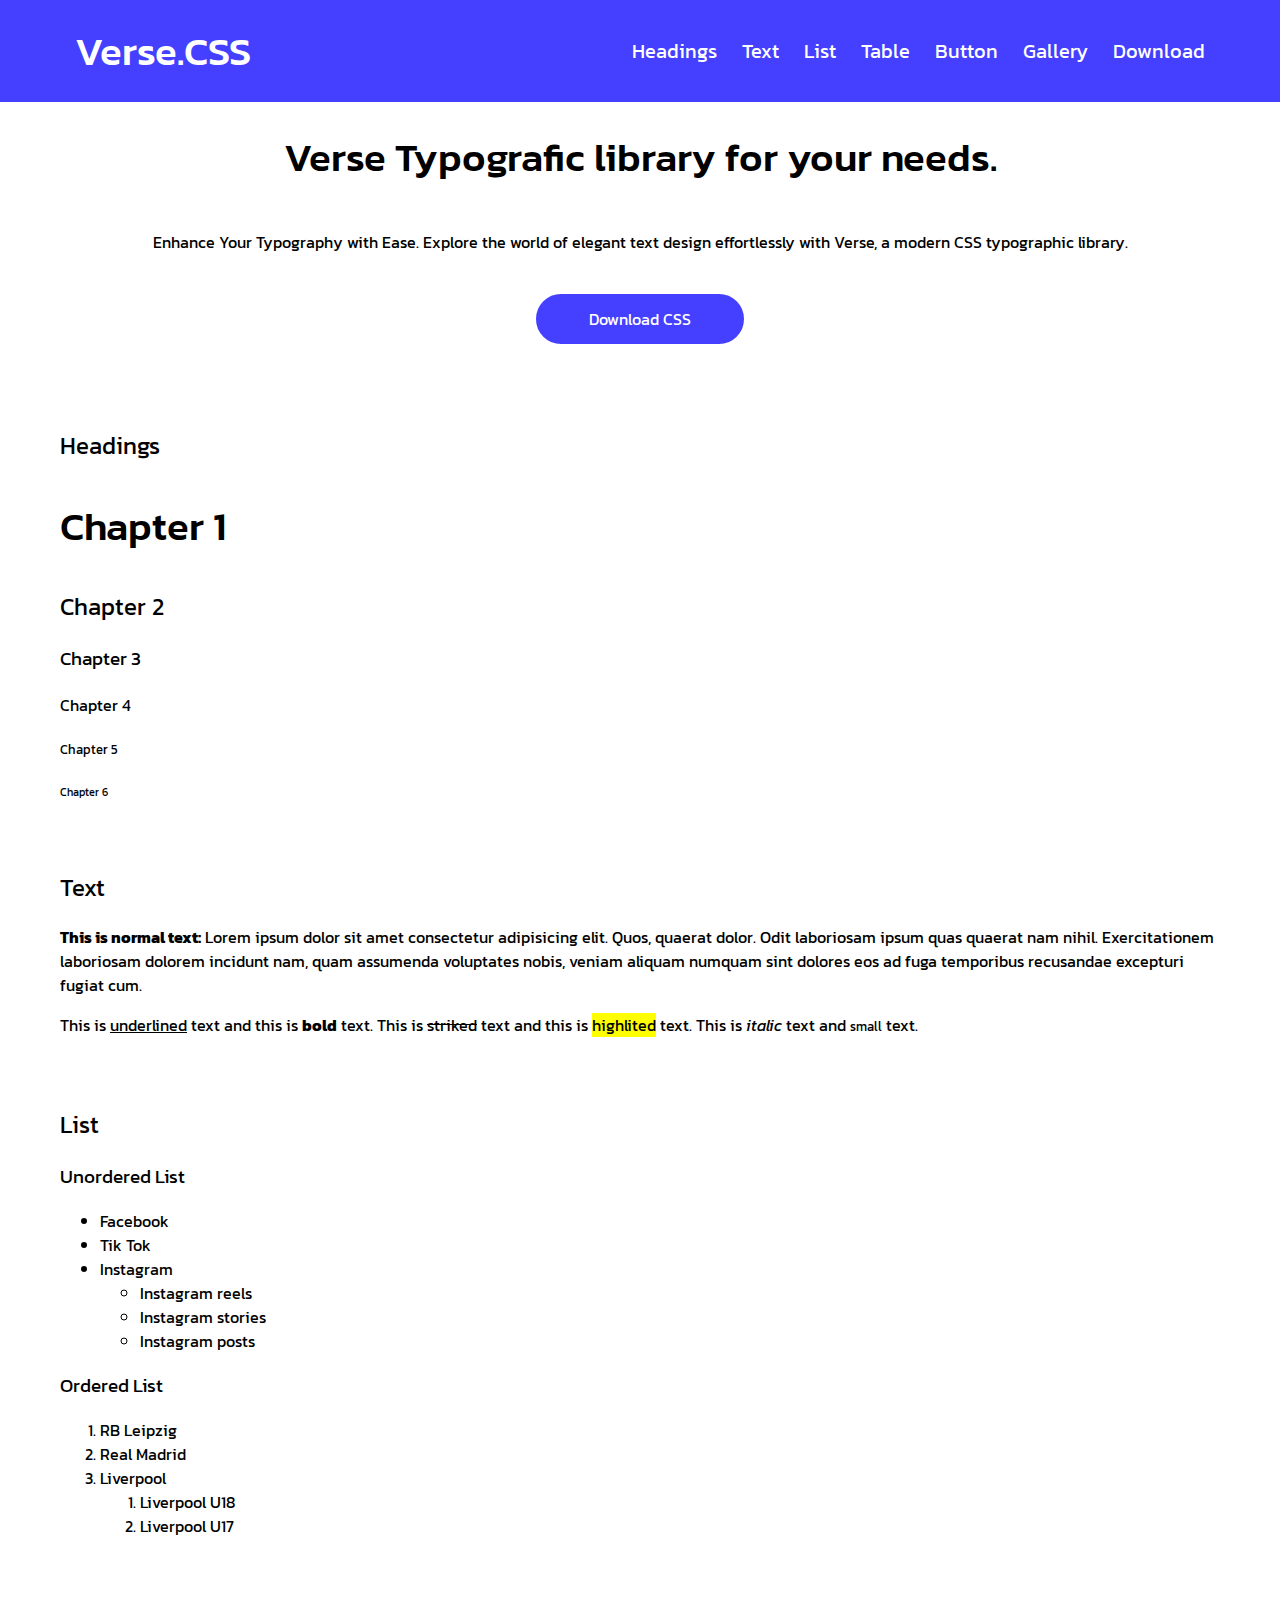
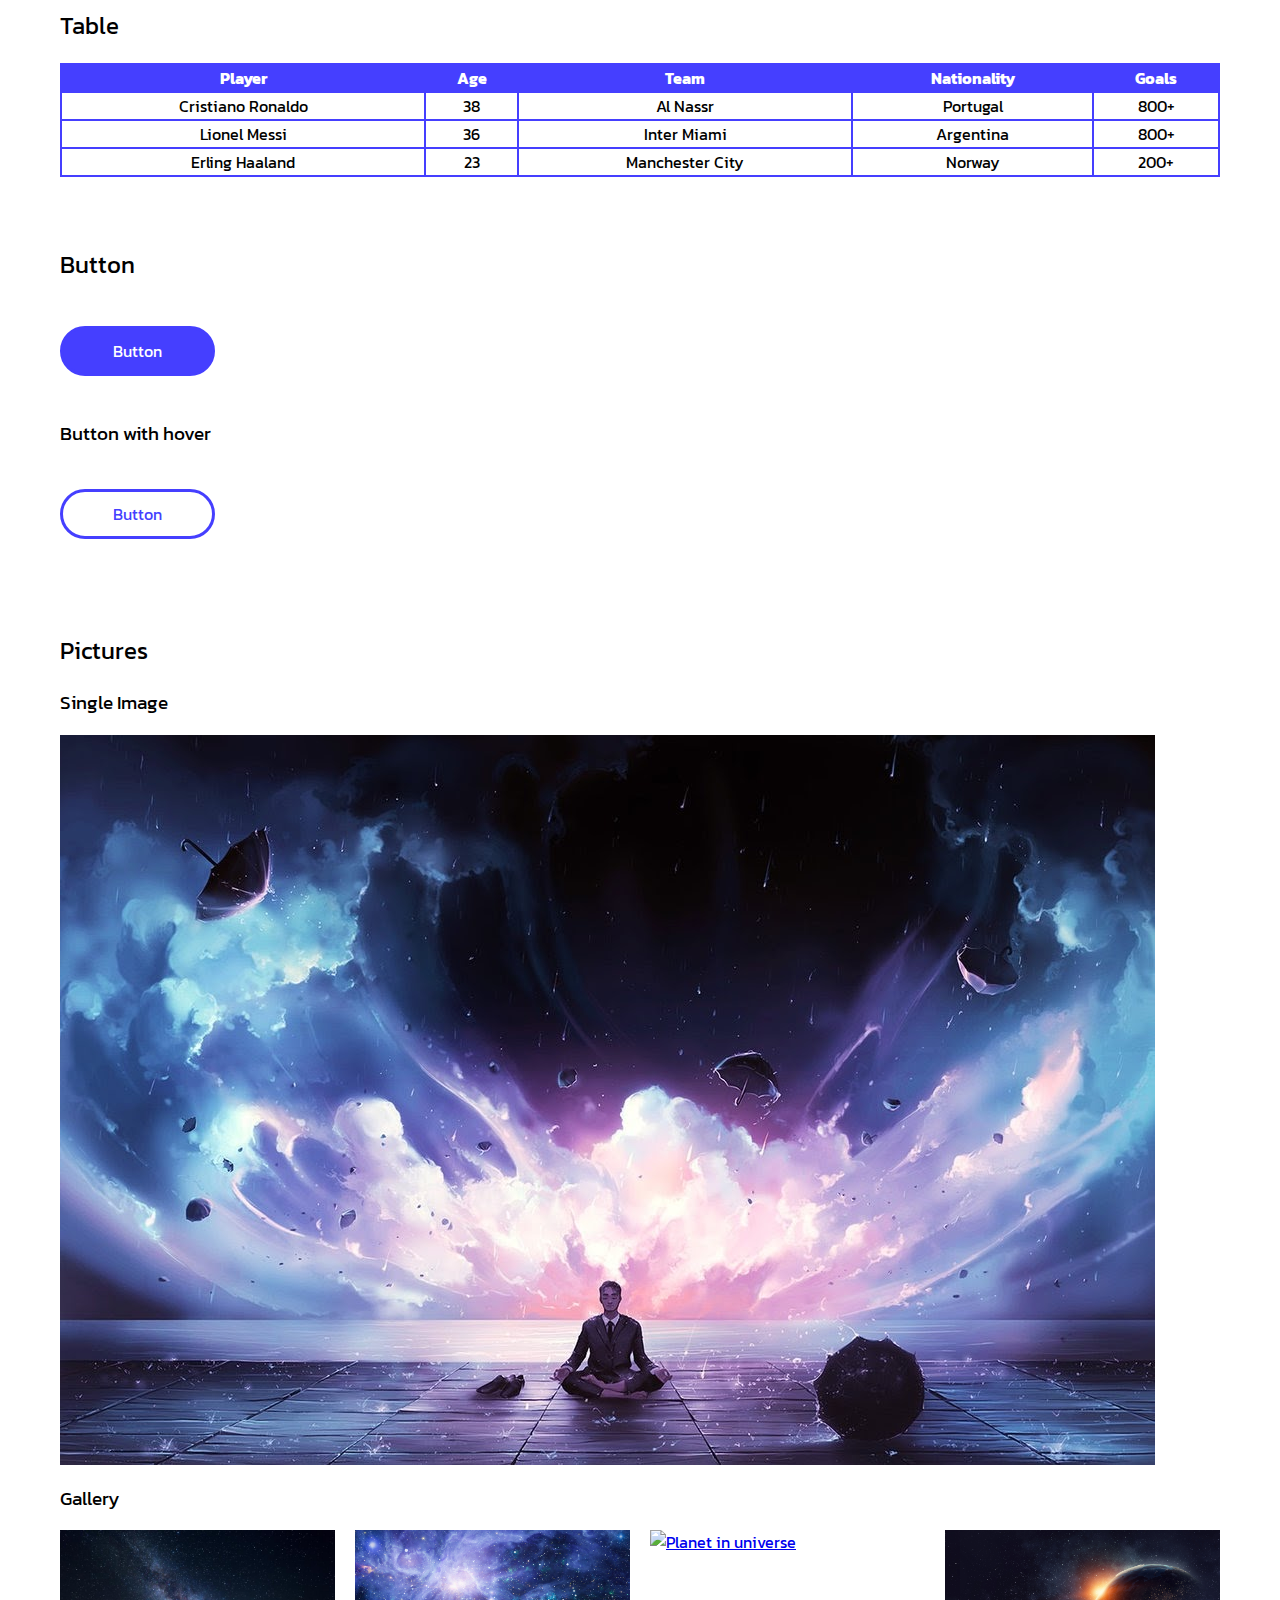
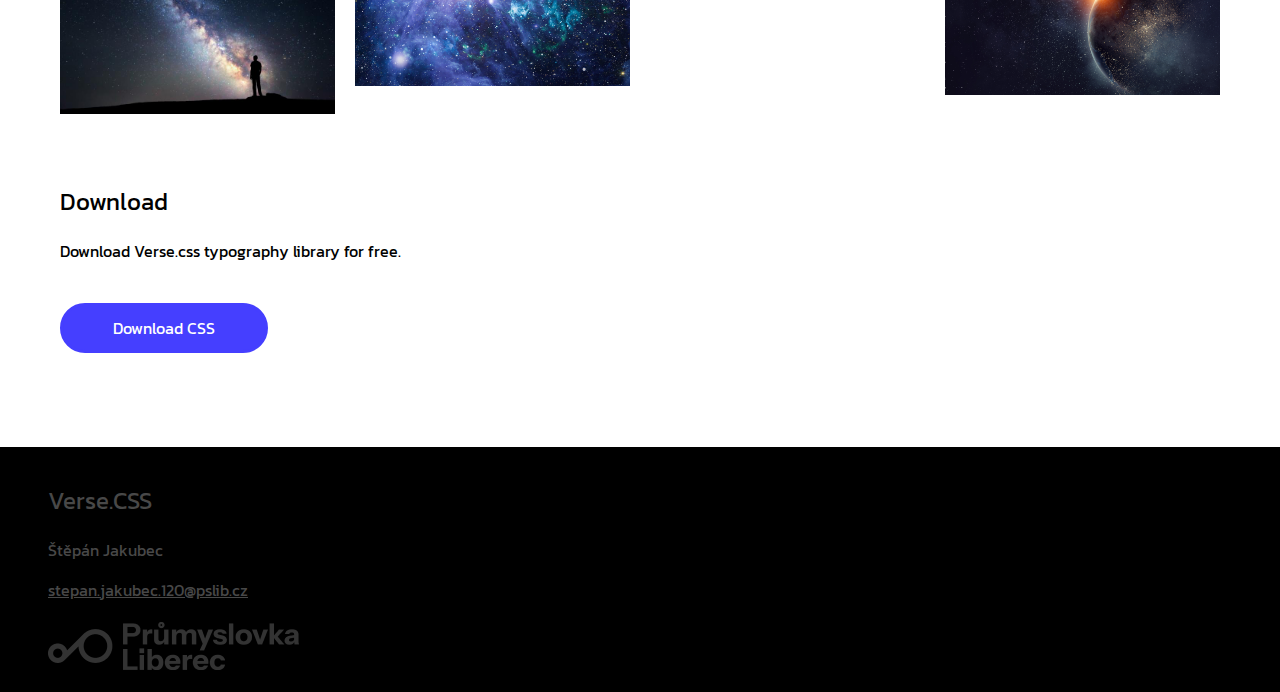
==== commit ffff6062: "Push 4" ====
--- a/index.html
+++ b/index.html
@@ -13,7 +13,7 @@
 <link rel="preconnect" href="https://fonts.gstatic.com" crossorigin>
 <link rel="preconnect" href="https://fonts.googleapis.com">
 <link rel="preconnect" href="https://fonts.gstatic.com" crossorigin>
-<link href="https://fonts.googleapis.com/css2?family=Blinker:wght@100;300;400;700&family=Bodoni+Moda:ital,opsz,wght@0,6..96,400;0,6..96,500;0,6..96,600;0,6..96,700;0,6..96,800;1,6..96,400;1,6..96,500;1,6..96,600;1,6..96,700;1,6..96,800&family=Kanit:ital,wght@0,100;0,300;0,400;0,500;0,600;0,700;0,900;1,100;1,300;1,400;1,500;1,600;1,700;1,900&display=swap" rel="stylesheet">
+<link href="https://fonts.googleapis.com/css2?family=Blinker:wght@100;300;400;700&display=swap" rel="stylesheet">
 </head>
 <body>
   <header class="main-header">
@@ -157,30 +157,31 @@
           </a>
         <h3>Gallery</h3>
         <div class="gallery">
-            <figure class="gallery__block">
-                <a href="./docs/Images/gettyimages-513298210_credit_den-belitsky.jpg">
+          <a class="gallery__item" href="./docs/Images/gettyimages-513298210_credit_den-belitsky.jpg"> 
+            <figure class="gallery__image">
                     <img src="./docs/Images/gettyimages-513298210_credit_den-belitsky.jpg" alt="Man staring at the galaxy">
                     <figcaption class="gallery__caption">Second Image</figcaption>
-                </a>
-            </figure>
-            <figure class="gallery__block">
-                <a href="./docs/Images/rwow8CCG3C3GrqHGiK8qcJ.jpg">
+            </figure>
+          </a>
+          <a class="gallery__item" href="./docs/Images/rwow8CCG3C3GrqHGiK8qcJ.jpg"> 
+            <figure class="gallery__image">
                     <img src="./docs/Images/rwow8CCG3C3GrqHGiK8qcJ.jpg" alt="Image of a universe">
                     <figcaption class="gallery__caption">Third Image</figcaption>
-                </a>
-            </figure>
-            <figure class="gallery__block">
-                <a href="./docs/Images/ultra-detailed-nebula-abstract-wallpaper-4_1562-749.avif">
+            </figure>
+          </a>
+          <a class="gallery__item" href="./docs/Images/ultra-detailed-nebula-abstract-wallpaper-4_1562-749.avif">
+            <figure class="gallery__image">
                     <img src="./docs/Images/1328085.png" alt="Planet in universe">
                     <figcaption class="gallery__caption">Fourth Image</figcaption>
-                </a>
-            </figure>
-            <figure class="gallery__block">
-              <a href="./docs/Images/universe.jpg">
+               
+            </figure>
+          </a>
+          <a class="gallery__item" href="./docs/Images/universe.jpg">
+            <figure class="gallery__image">
                   <img src="./docs/Images/universe.jpg" alt="Planet in universe with sun in the background">
                   <figcaption class="gallery__caption">Fifth Image</figcaption>
-              </a>
           </figure>
+        </a>
         </div>
     </section>
       <section id="download">
--- a/docs/css/style.css
+++ b/docs/css/style.css
@@ -70,10 +70,6 @@
 .fake-h1{
     font-size: 40px;
     font-weight: 500;
-}
-
-footer{
-    background-color: black;
 }
 
 @media (max-width: 1000px){
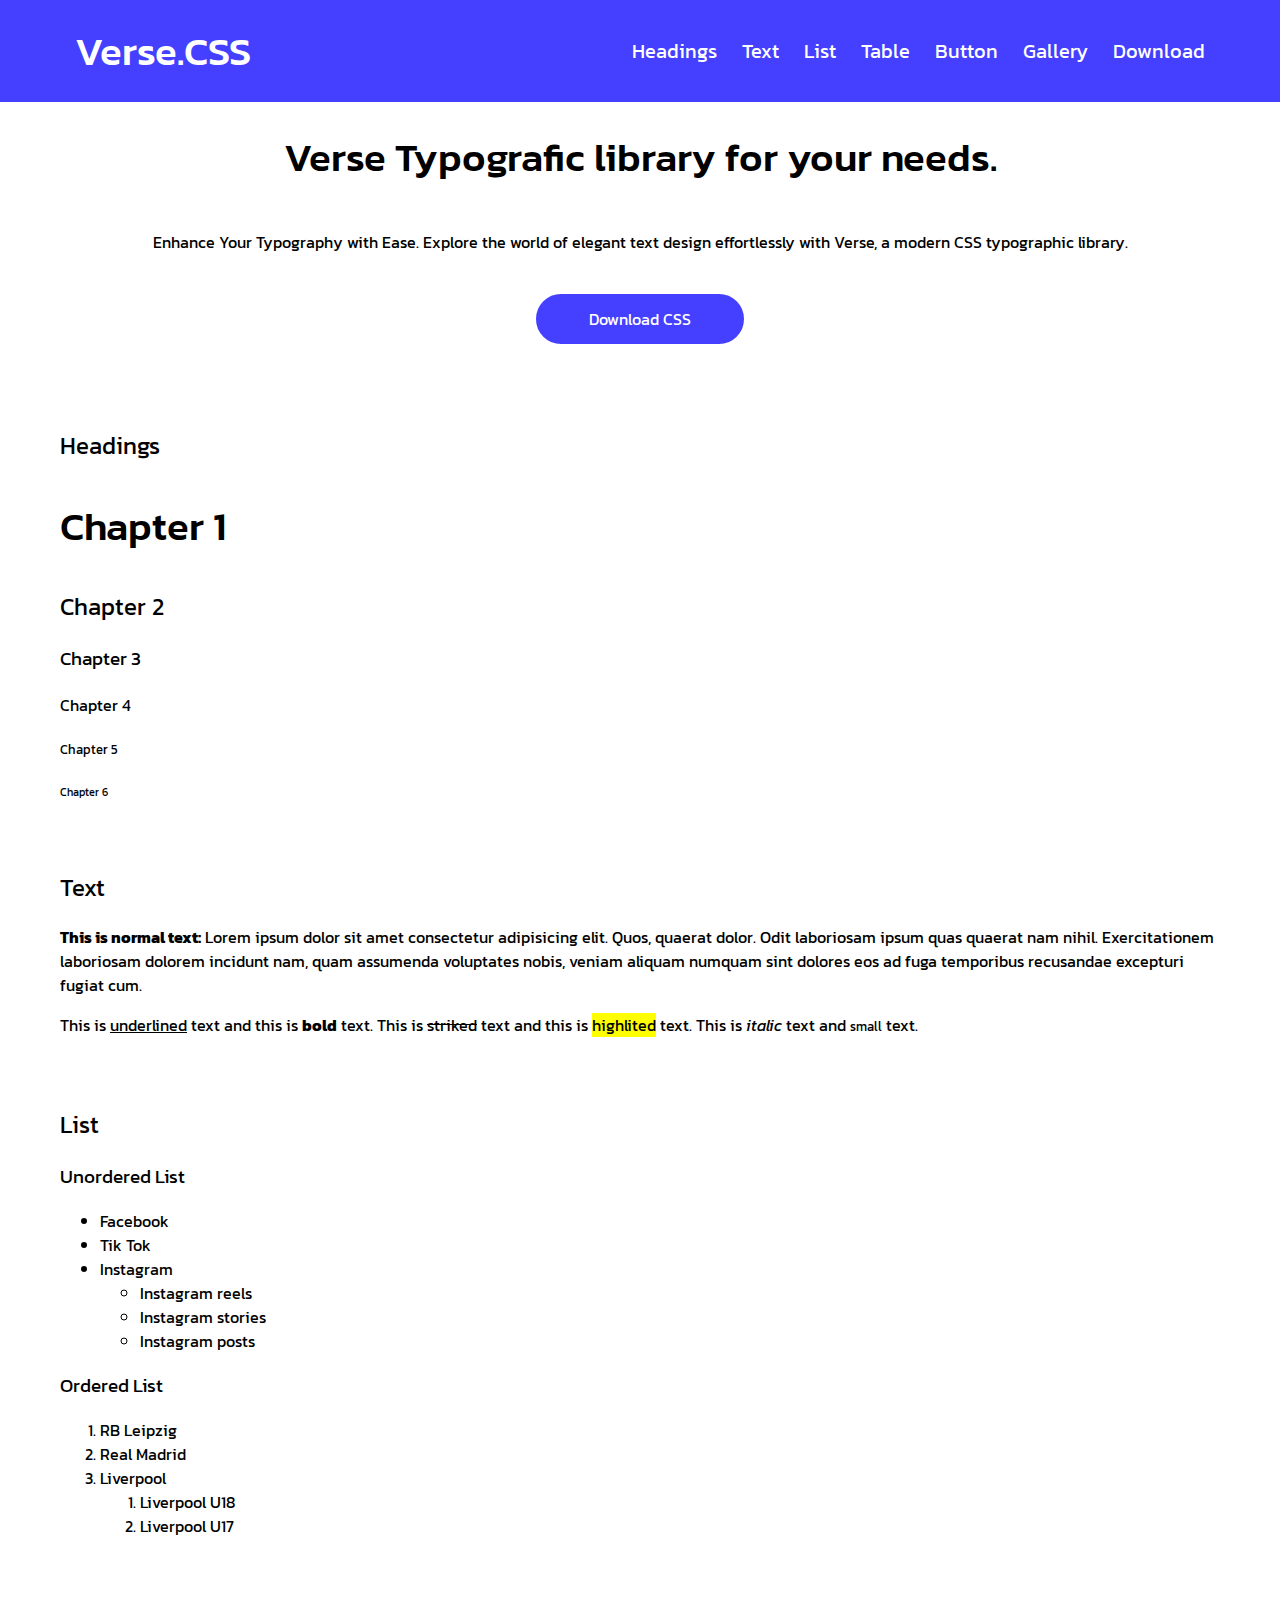
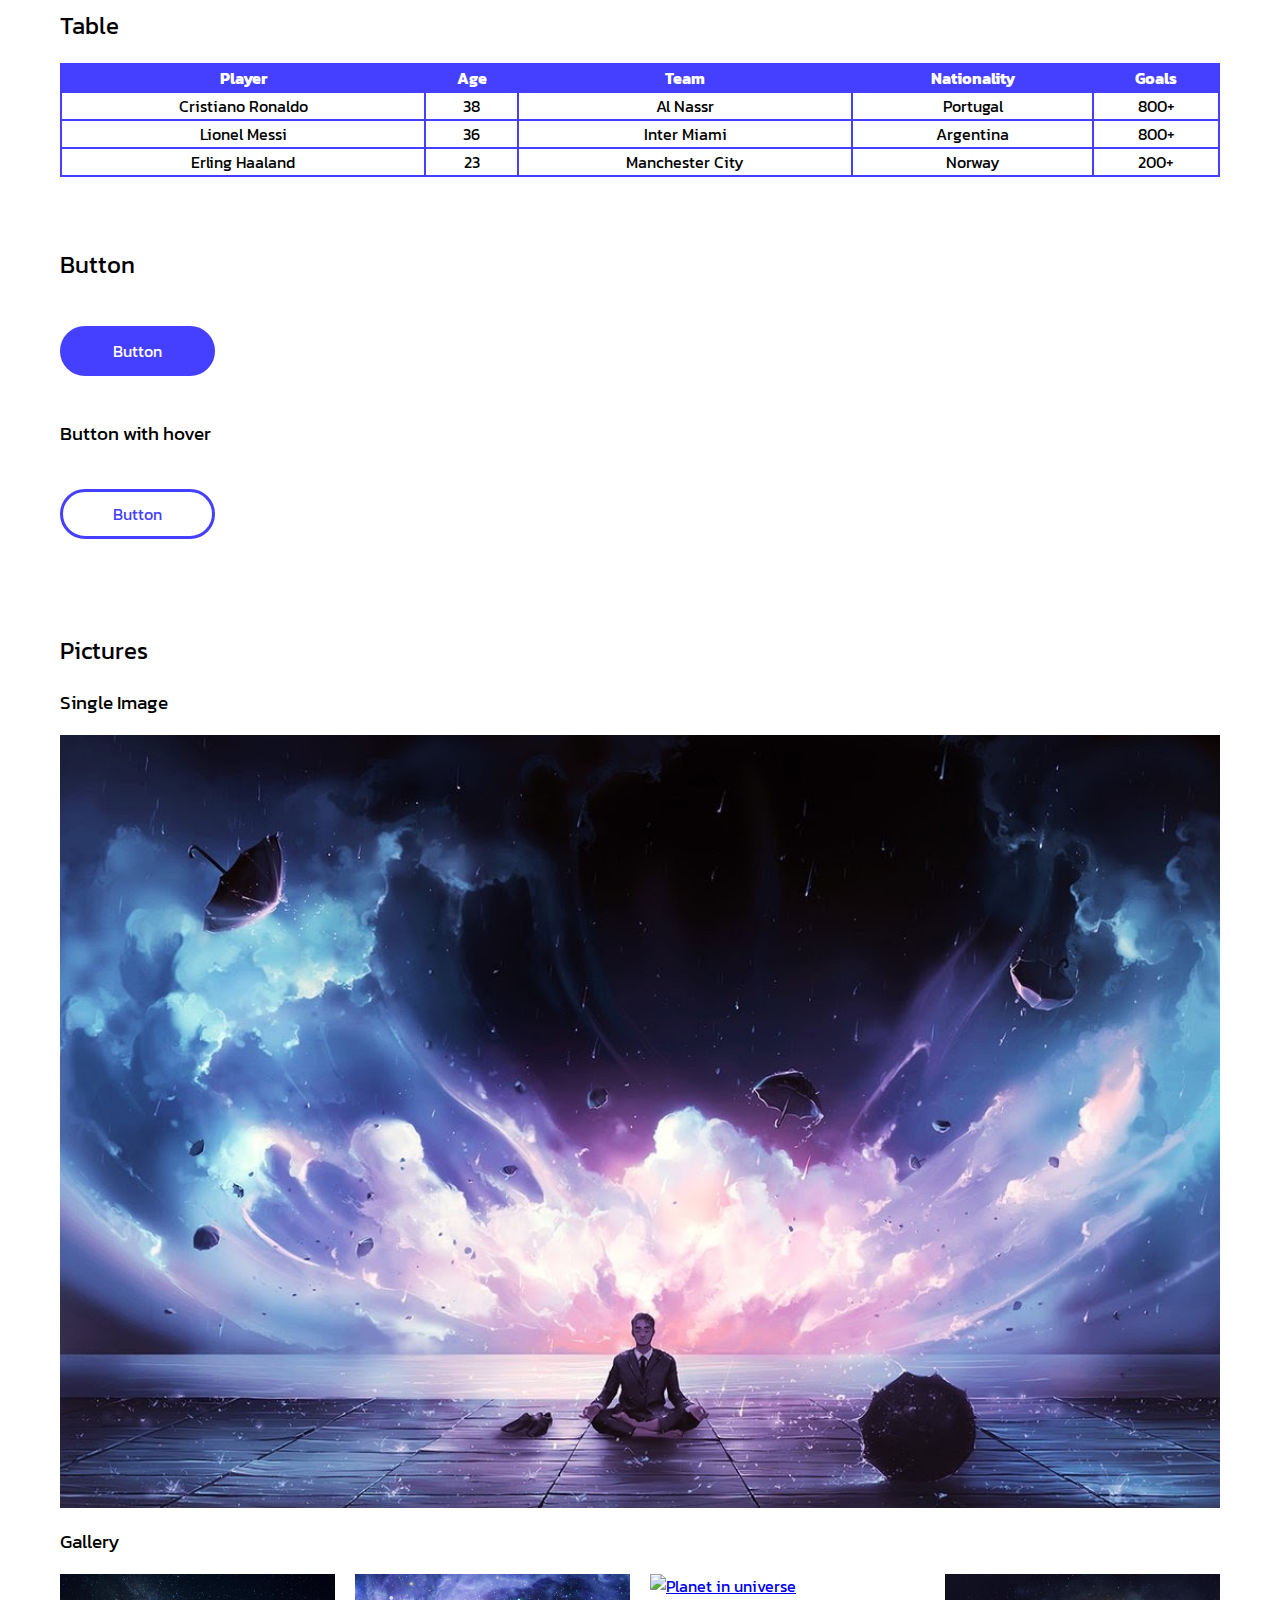
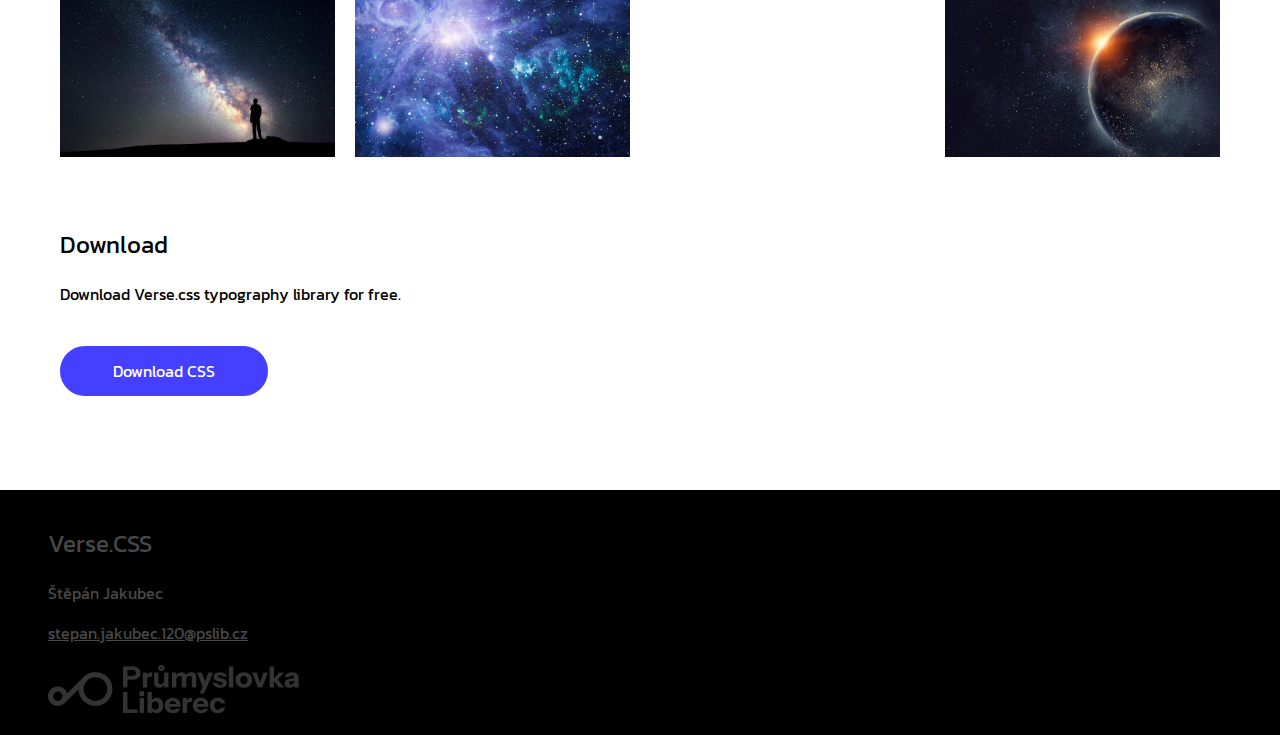
==== commit e698286d: "Final" ====
--- a/index.html
+++ b/index.html
@@ -85,22 +85,22 @@
           <ul>
               <li>Facebook</li>
               <li>Tik Tok</li>
-              <li>Instagram</li>
+              <li>Instagram
               <ul>
                   <li>Instagram reels</li>
                   <li>Instagram stories</li>
                   <li>Instagram posts</li>
-              </ul>
+              </ul></li>
           </ul>
           <h3>Ordered List</h3>
           <ol>
               <li>RB Leipzig</li>
               <li>Real Madrid</li>
-              <li>Liverpool</li>
+              <li>Liverpool
               <ol>
                   <li>Liverpool U18</li>
                   <li>Liverpool U17</li>
-              </ol>
+              </ol></li>
           </ol>
       </section>
       <section id="table">
--- a/docs/css/verse.css
+++ b/docs/css/verse.css
@@ -87,12 +87,12 @@
 
 .gallery__image {
     overflow: hidden;
-    width: fit-content;
     margin: 0;
+    height: 100%;
 
 }
 
-.gallery__block:hover .gallery__caption {
+.gallery__item:hover .gallery__caption {
     opacity: 1;
     background-color: rgba(0, 0, 0, 0.5);
     transition: 0.3s;
@@ -108,14 +108,13 @@
 .gallery__image img {
     transition: 0.3s;
     display: block;
-    flex: 1;
     height: 100%;
     width: 100%;
     object-fit: cover;
     object-position: center;
 }
 
-.gallery__image a:hover img {
+.gallery__item:hover img {
     transform: scale(1.05);
     transition: 0.3s;
 }
